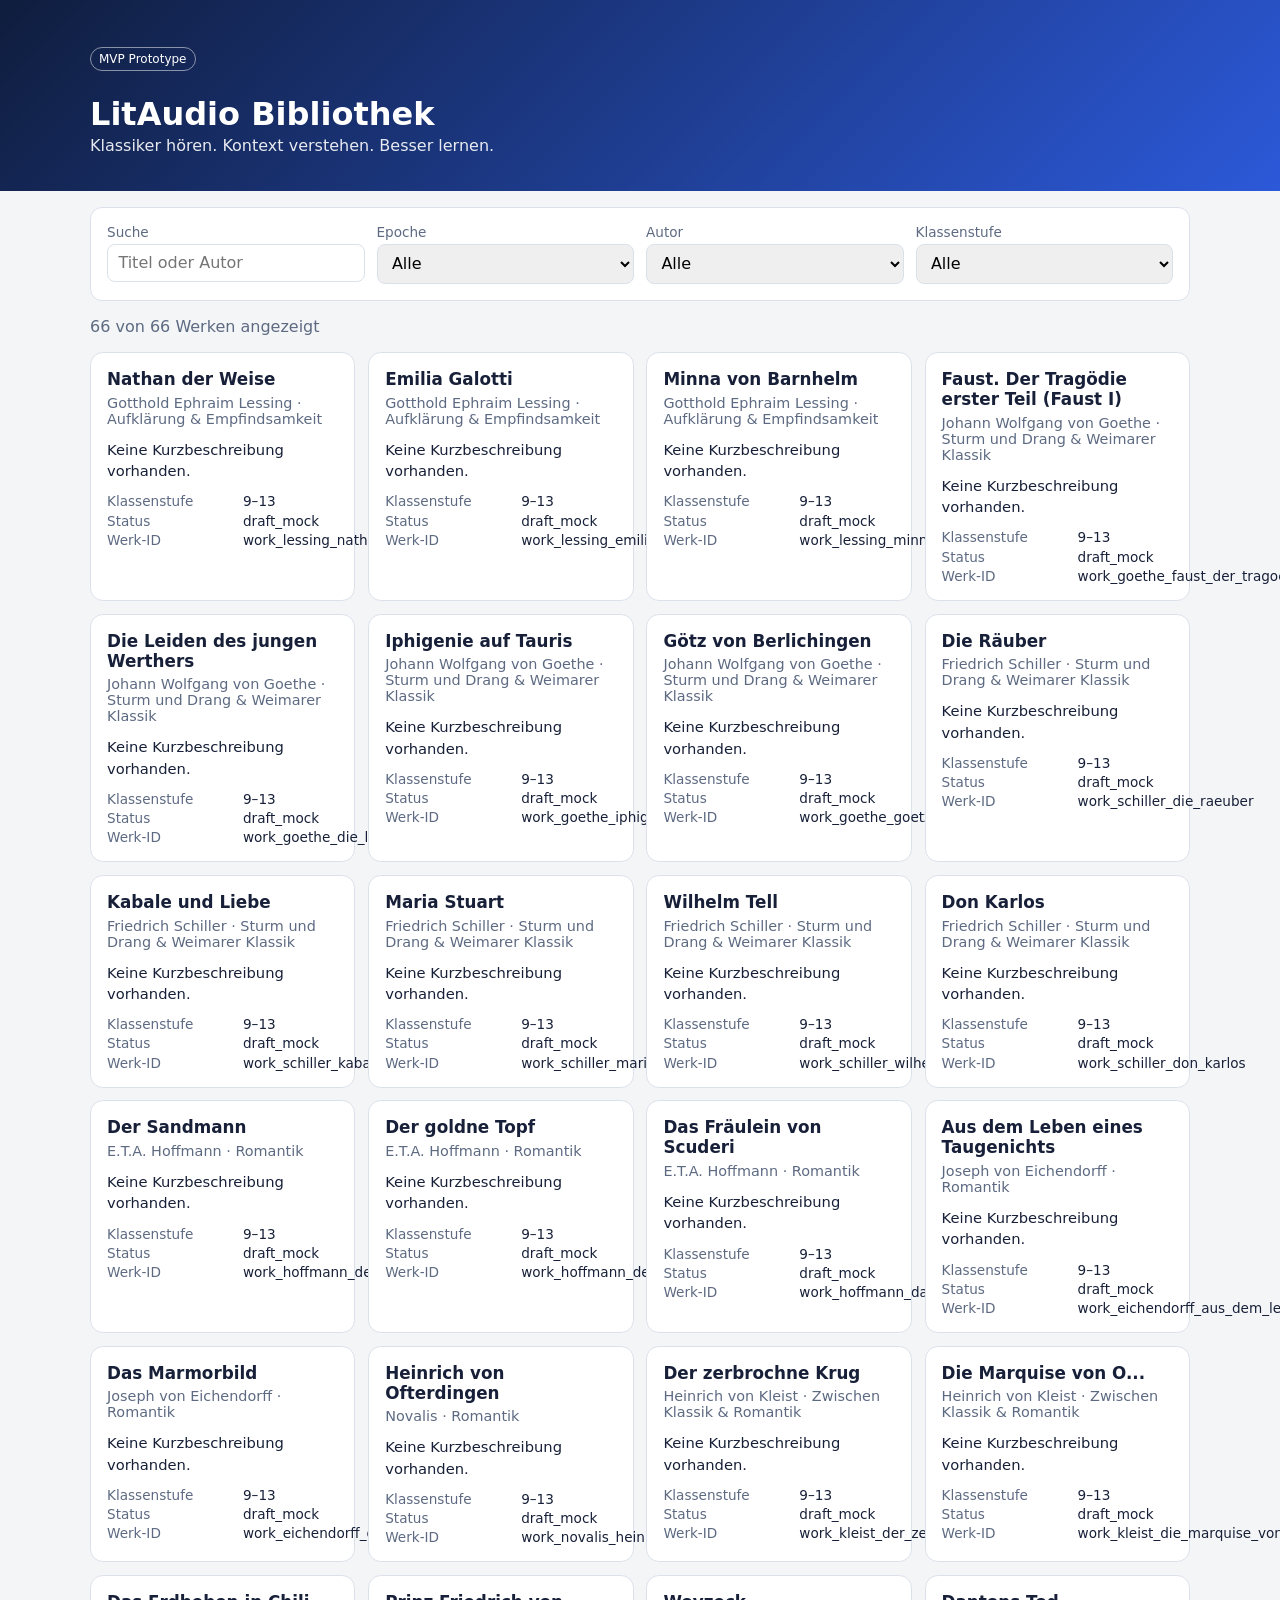
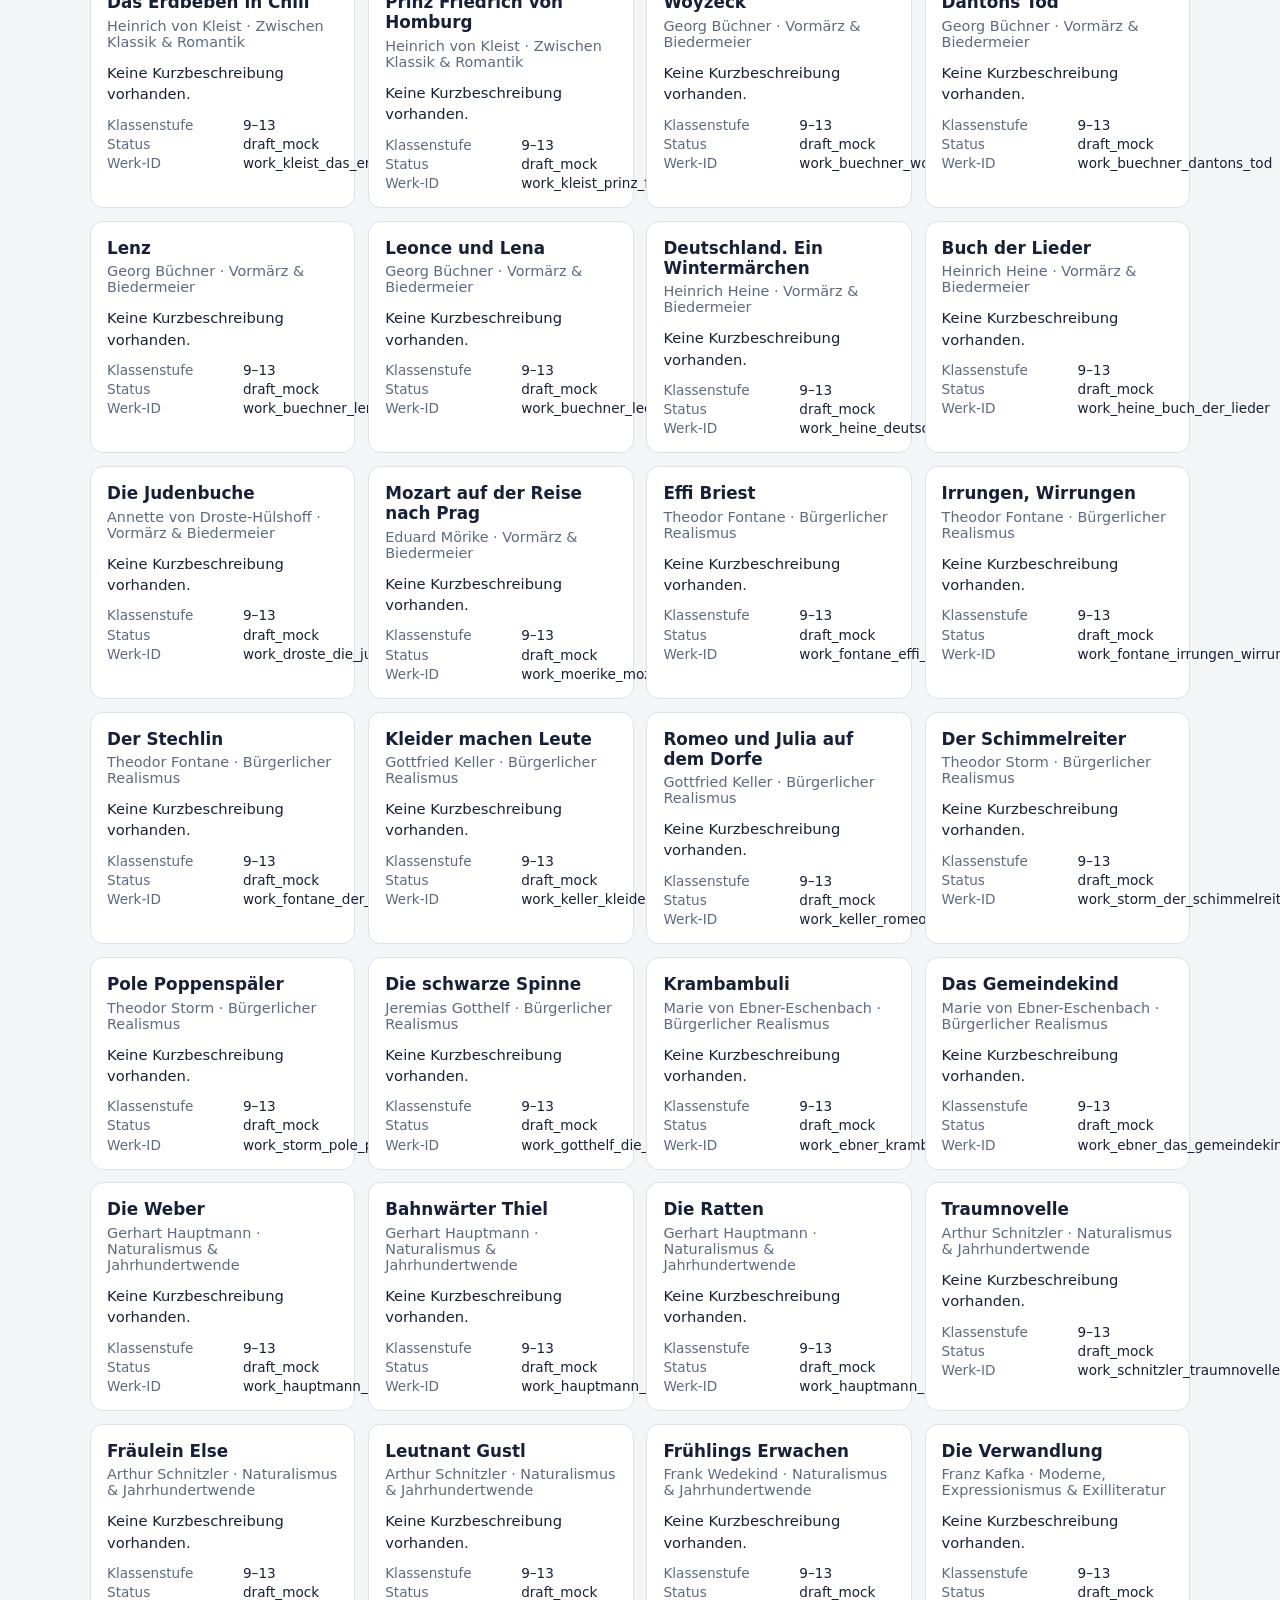
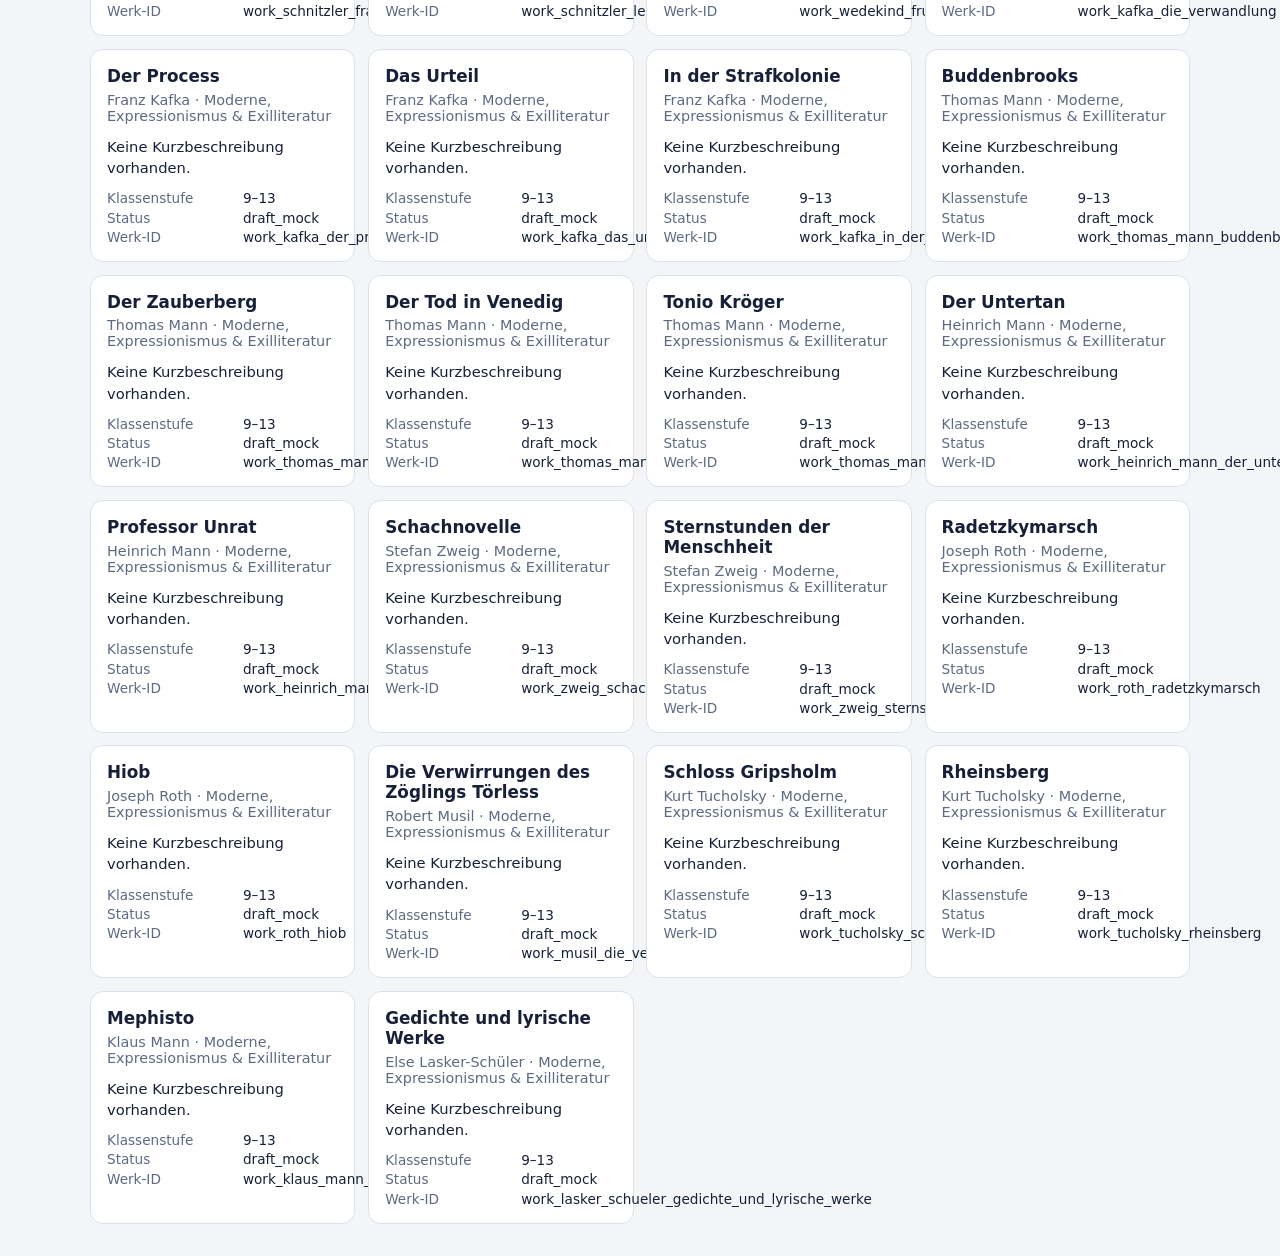
==== index.html @ df20f722 "Set up web-first deployment entrypoint and static host configs" ====
<!doctype html>
<html lang="de">
  <head>
    <meta charset="UTF-8" />
    <meta name="viewport" content="width=device-width, initial-scale=1.0" />
    <title>LitAudio – Web MVP</title>
    <meta
      name="description"
      content="LitAudio Web MVP: Klassiker entdecken, filtern und direkt starten."
    />
    <link rel="stylesheet" href="./web/styles.css" />
  </head>
  <body>
    <header class="hero">
      <div class="container">
        <p class="badge">MVP Prototype</p>
        <h1>LitAudio Bibliothek</h1>
        <p class="subline">Klassiker hören. Kontext verstehen. Besser lernen.</p>
      </div>
    </header>

    <main class="container">
      <section class="controls" aria-label="Filter und Suche">
        <div class="control-group">
          <label for="searchInput">Suche</label>
          <input id="searchInput" type="search" placeholder="Titel oder Autor" />
        </div>

        <div class="control-group">
          <label for="periodSelect">Epoche</label>
          <select id="periodSelect">
            <option value="">Alle</option>
          </select>
        </div>

        <div class="control-group">
          <label for="authorSelect">Autor</label>
          <select id="authorSelect">
            <option value="">Alle</option>
          </select>
        </div>

        <div class="control-group">
          <label for="gradeSelect">Klassenstufe</label>
          <select id="gradeSelect">
            <option value="">Alle</option>
            <option value="9">ab Klasse 9</option>
            <option value="10">ab Klasse 10</option>
            <option value="11">ab Klasse 11</option>
            <option value="12">ab Klasse 12</option>
            <option value="13">ab Klasse 13</option>
          </select>
        </div>
      </section>

      <section class="summary-row">
        <p id="resultSummary">Lade Bibliothek…</p>
      </section>

      <section>
        <ul id="workList" class="work-list" aria-live="polite"></ul>
      </section>
    </main>

    <template id="workCardTemplate">
      <li class="work-card">
        <h2 class="work-title"></h2>
        <p class="meta"></p>
        <p class="synopsis"></p>
        <dl class="details"></dl>
      </li>
    </template>

    <script type="module" src="./web/app.js"></script>
  </body>
</html>
---- web/styles.css ----
:root {
  color-scheme: light;
  --bg: #f4f5f7;
  --card: #ffffff;
  --text: #172038;
  --muted: #5d6a82;
  --border: #dbe1eb;
  --brand: #2c59d9;
}

* { box-sizing: border-box; }

body {
  margin: 0;
  font-family: Inter, system-ui, -apple-system, Segoe UI, Roboto, sans-serif;
  background: var(--bg);
  color: var(--text);
}

.container {
  width: min(1100px, calc(100% - 2rem));
  margin: 0 auto;
}

.hero {
  background: linear-gradient(135deg, #0f1d3d, #2c59d9);
  color: #fff;
  padding: 2.2rem 0;
  margin-bottom: 1rem;
}

.badge {
  display: inline-block;
  font-size: 0.75rem;
  padding: 0.25rem 0.5rem;
  border: 1px solid rgba(255,255,255,.5);
  border-radius: 999px;
}

h1 { margin: 0.75rem 0 0.2rem; }
.subline { margin: 0; opacity: .9; }

.controls {
  display: grid;
  grid-template-columns: repeat(auto-fit, minmax(180px, 1fr));
  gap: 0.75rem;
  background: var(--card);
  border: 1px solid var(--border);
  border-radius: 0.75rem;
  padding: 1rem;
}

.control-group { display: flex; flex-direction: column; gap: 0.25rem; }
label { font-size: .85rem; color: var(--muted); }
input, select {
  border: 1px solid var(--border);
  border-radius: .5rem;
  padding: .55rem .65rem;
  font: inherit;
}

.summary-row { margin: 0.9rem 0; color: var(--muted); }

.work-list {
  list-style: none;
  padding: 0;
  margin: 0 0 2rem;
  display: grid;
  grid-template-columns: repeat(auto-fill, minmax(260px, 1fr));
  gap: 0.8rem;
}

.work-card {
  background: var(--card);
  border: 1px solid var(--border);
  border-radius: 0.8rem;
  padding: 1rem;
}

.work-title { margin: 0 0 0.35rem; font-size: 1.05rem; }
.meta { margin: 0; color: var(--muted); font-size: .9rem; }
.synopsis { margin: .75rem 0; font-size: .92rem; line-height: 1.45; }
.details { margin: 0; display: grid; grid-template-columns: auto 1fr; gap: .2rem .6rem; font-size: .85rem; }

dt { color: var(--muted); }

a { color: var(--brand); }
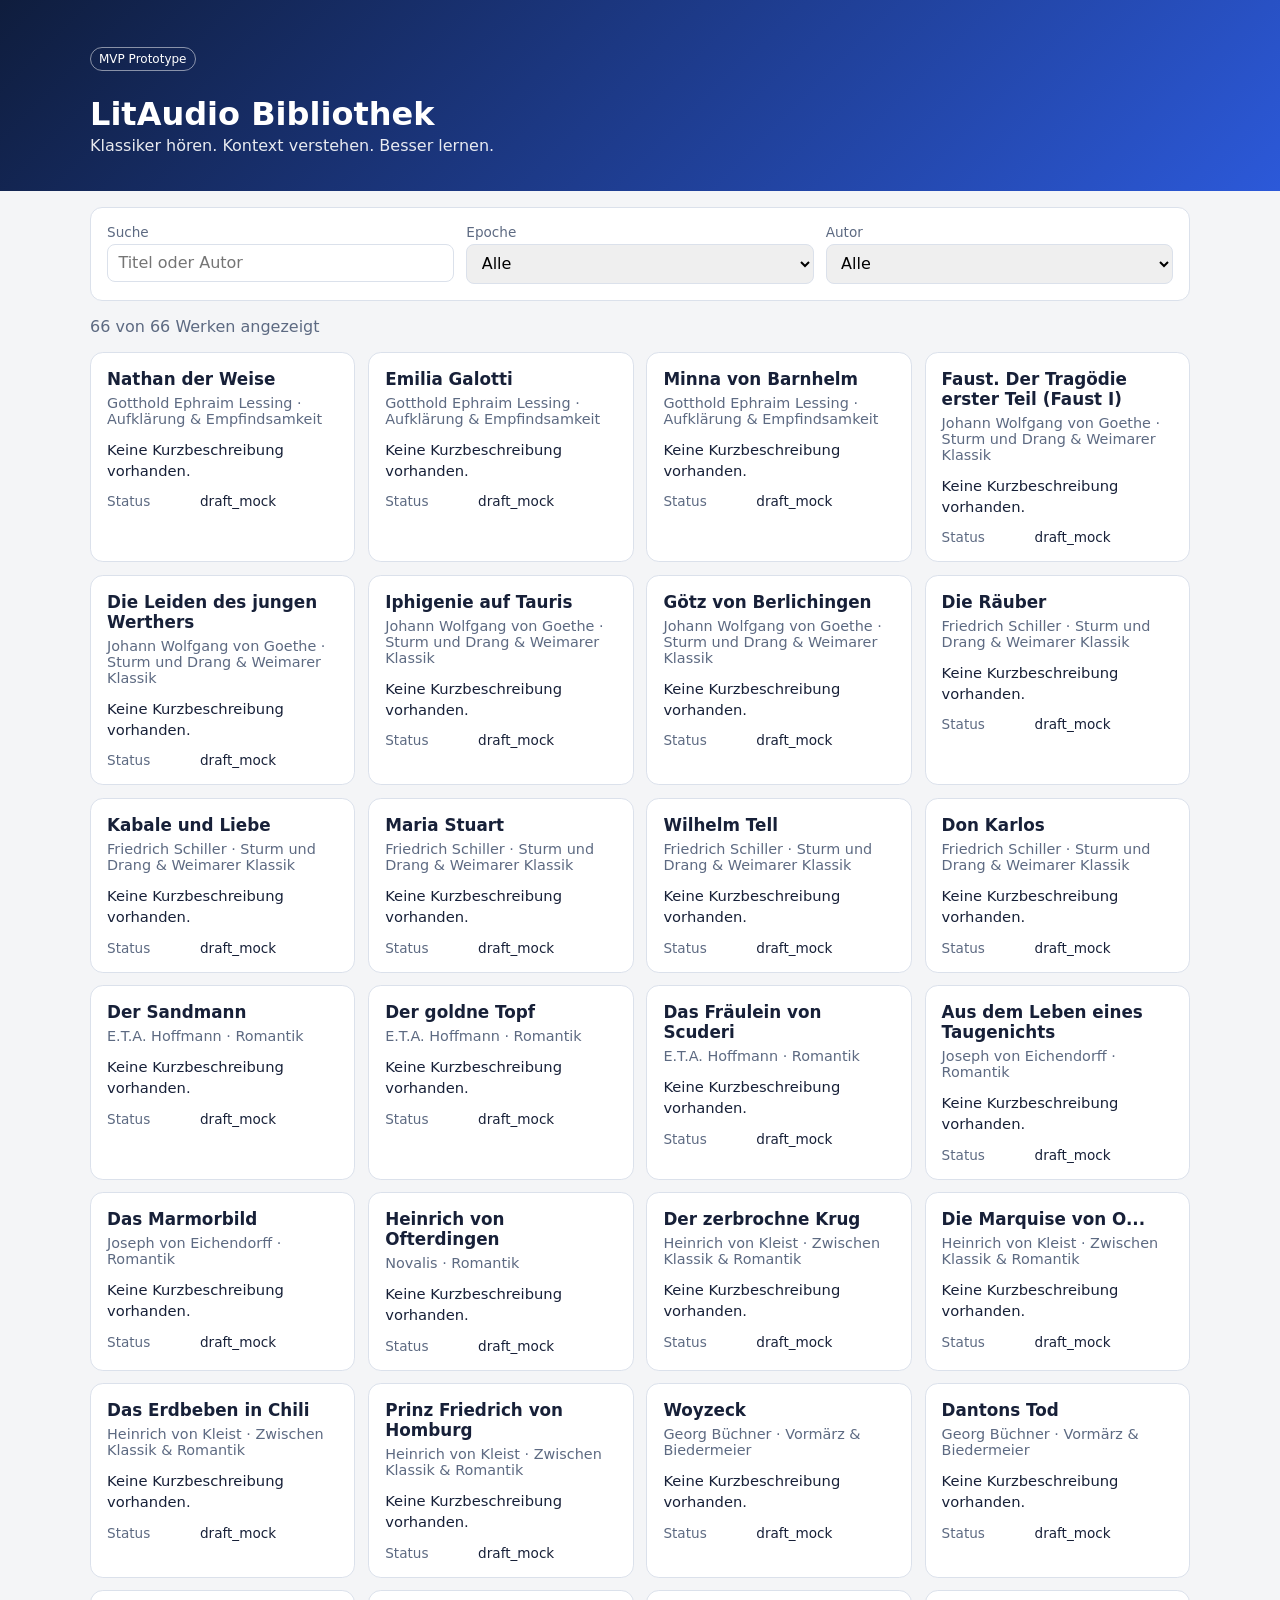
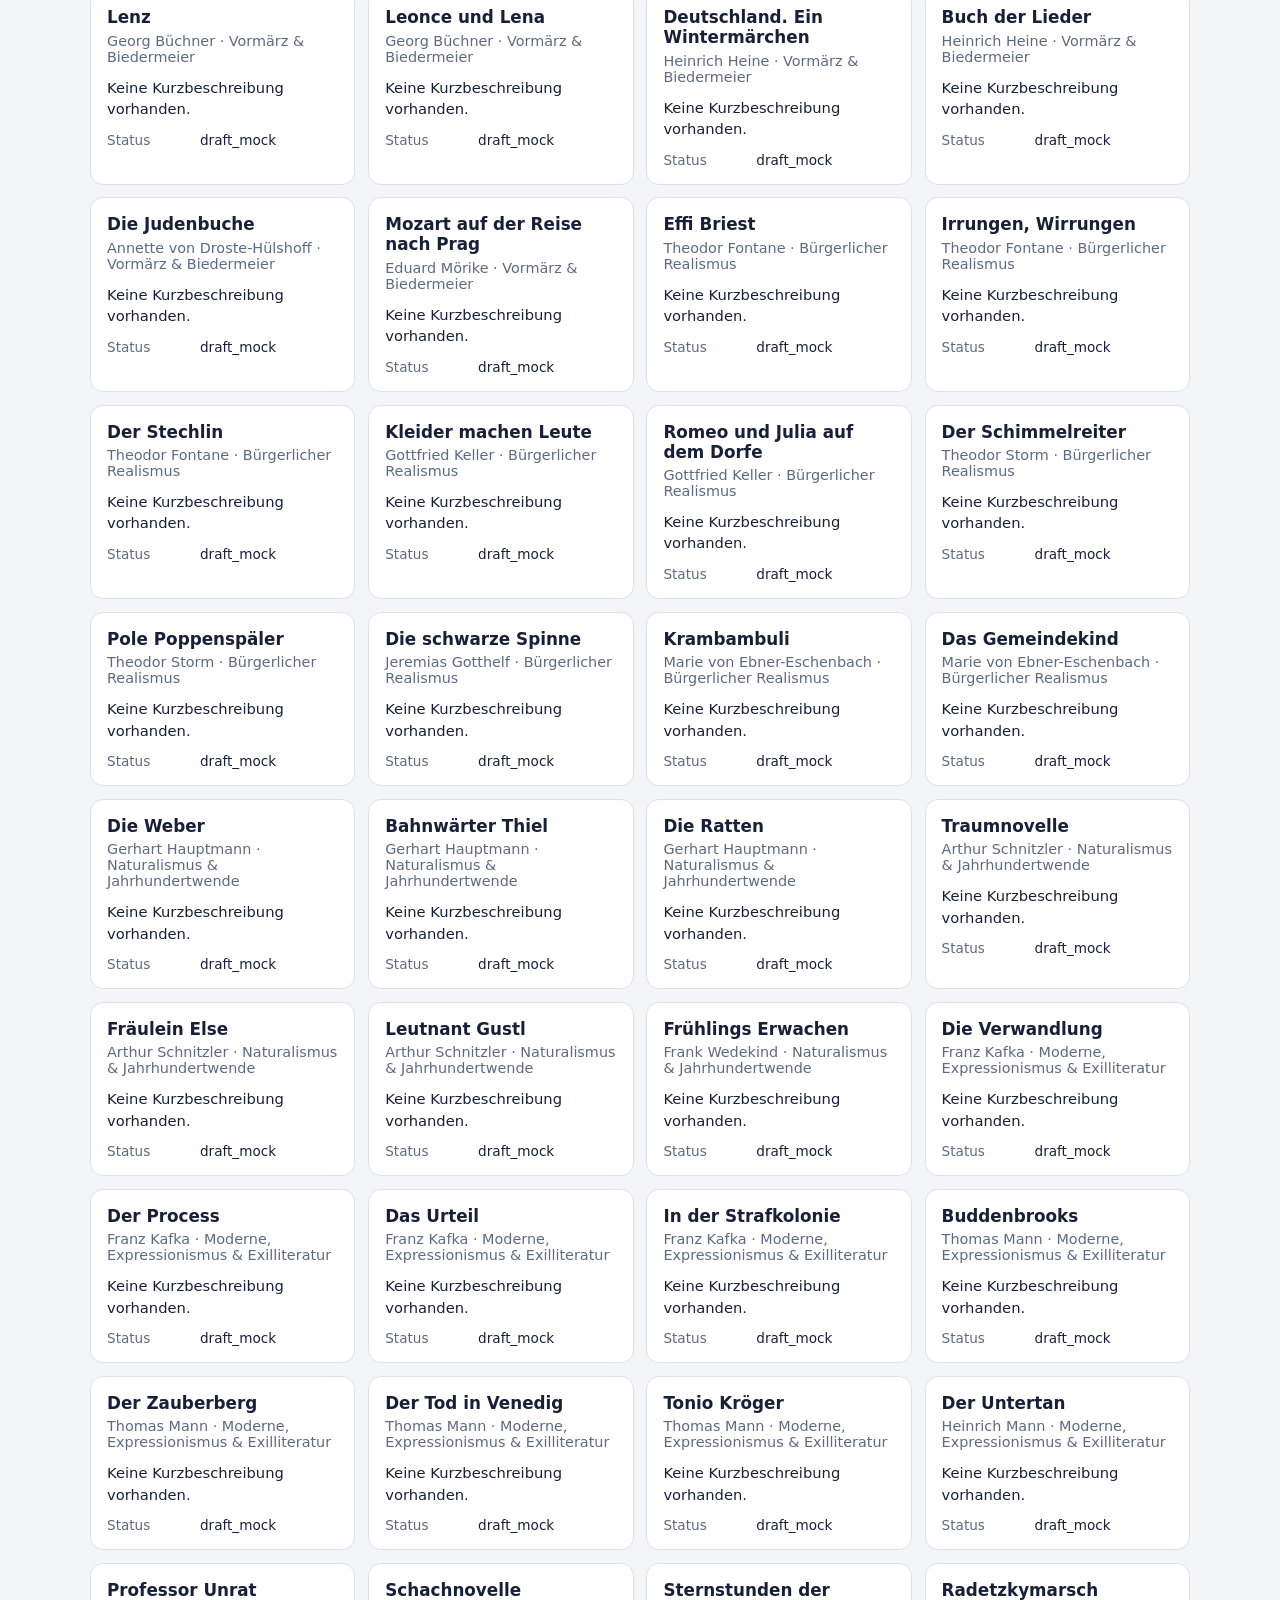
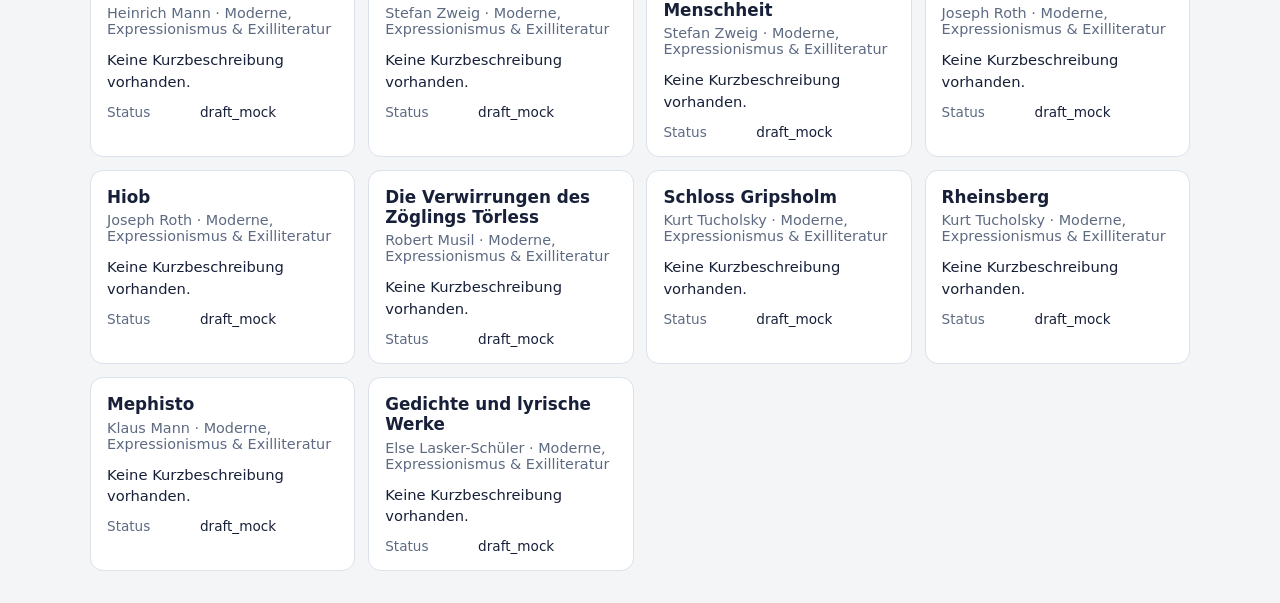
==== commit 9d9257d5: "Remove Werk-ID and Klassenstufe from library UI" ====
--- a/index.html
+++ b/index.html
@@ -40,17 +40,6 @@
           </select>
         </div>
 
-        <div class="control-group">
-          <label for="gradeSelect">Klassenstufe</label>
-          <select id="gradeSelect">
-            <option value="">Alle</option>
-            <option value="9">ab Klasse 9</option>
-            <option value="10">ab Klasse 10</option>
-            <option value="11">ab Klasse 11</option>
-            <option value="12">ab Klasse 12</option>
-            <option value="13">ab Klasse 13</option>
-          </select>
-        </div>
       </section>
 
       <section class="summary-row">
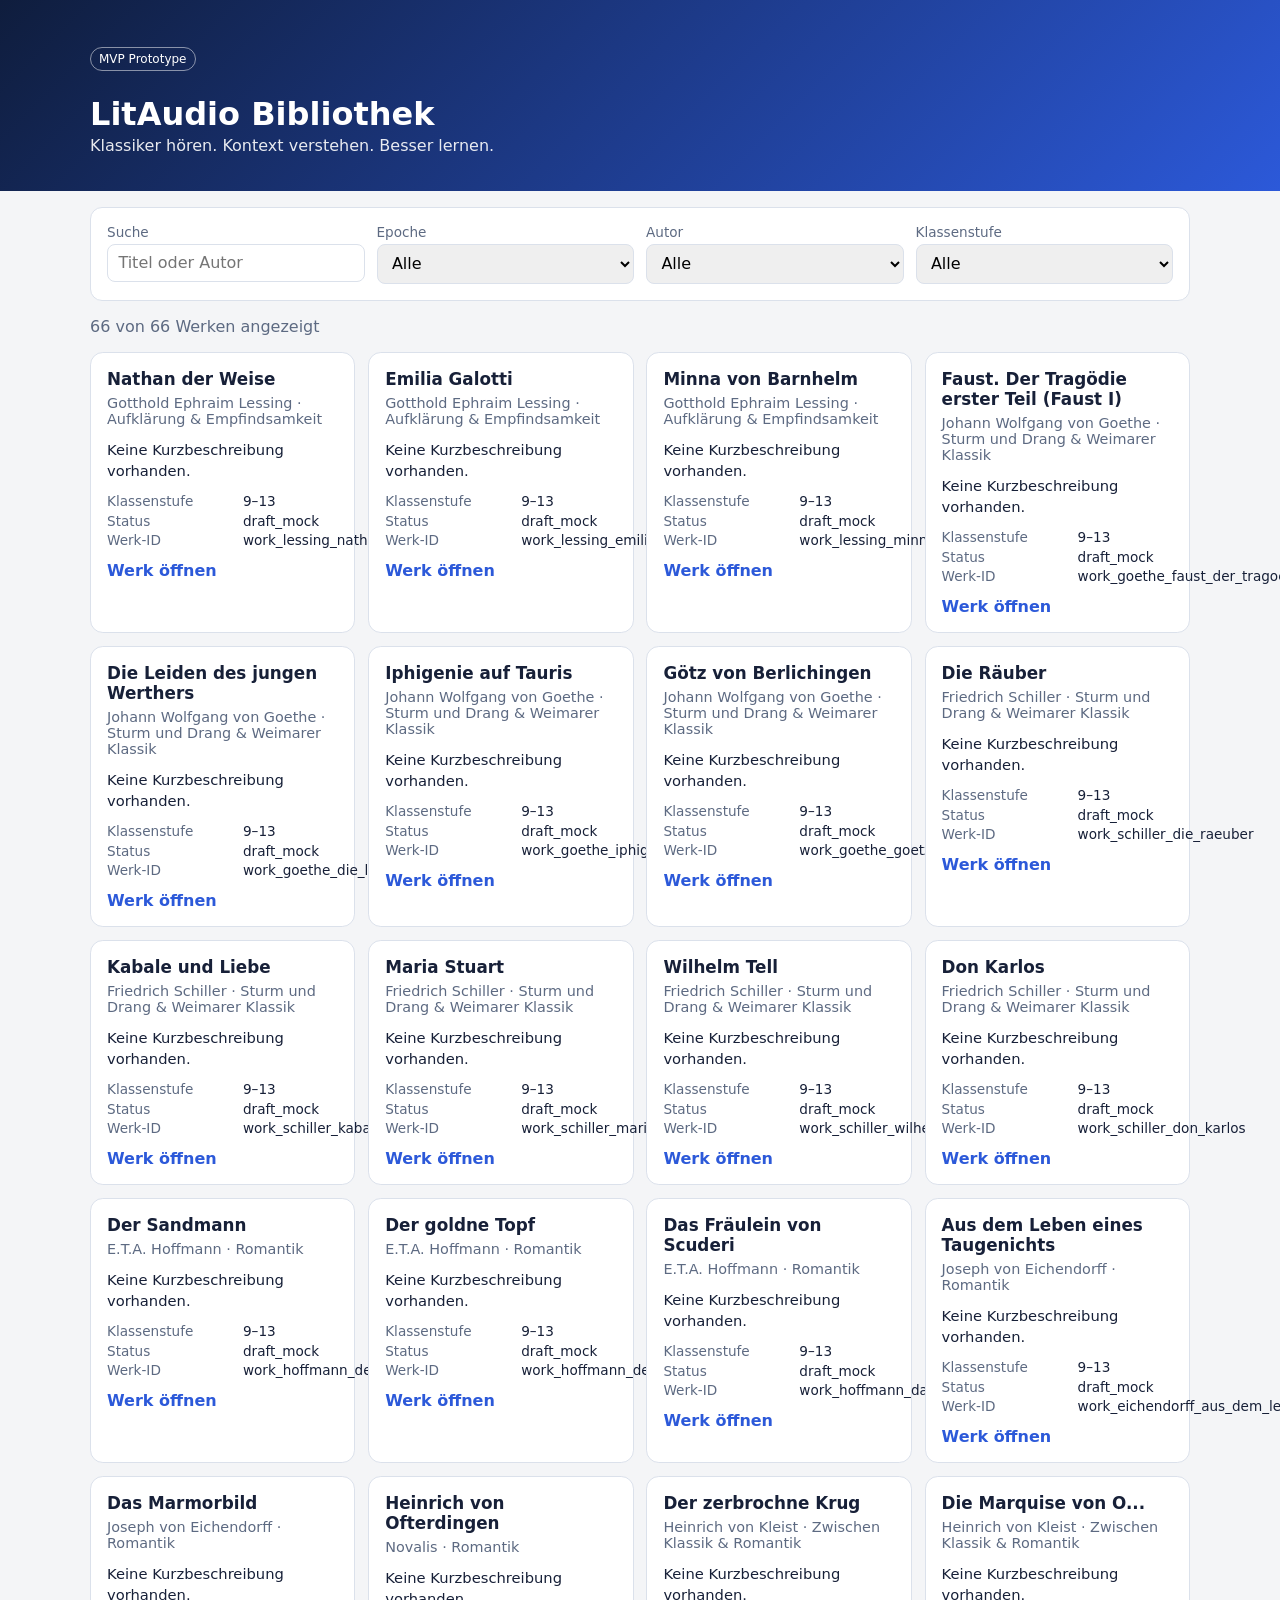
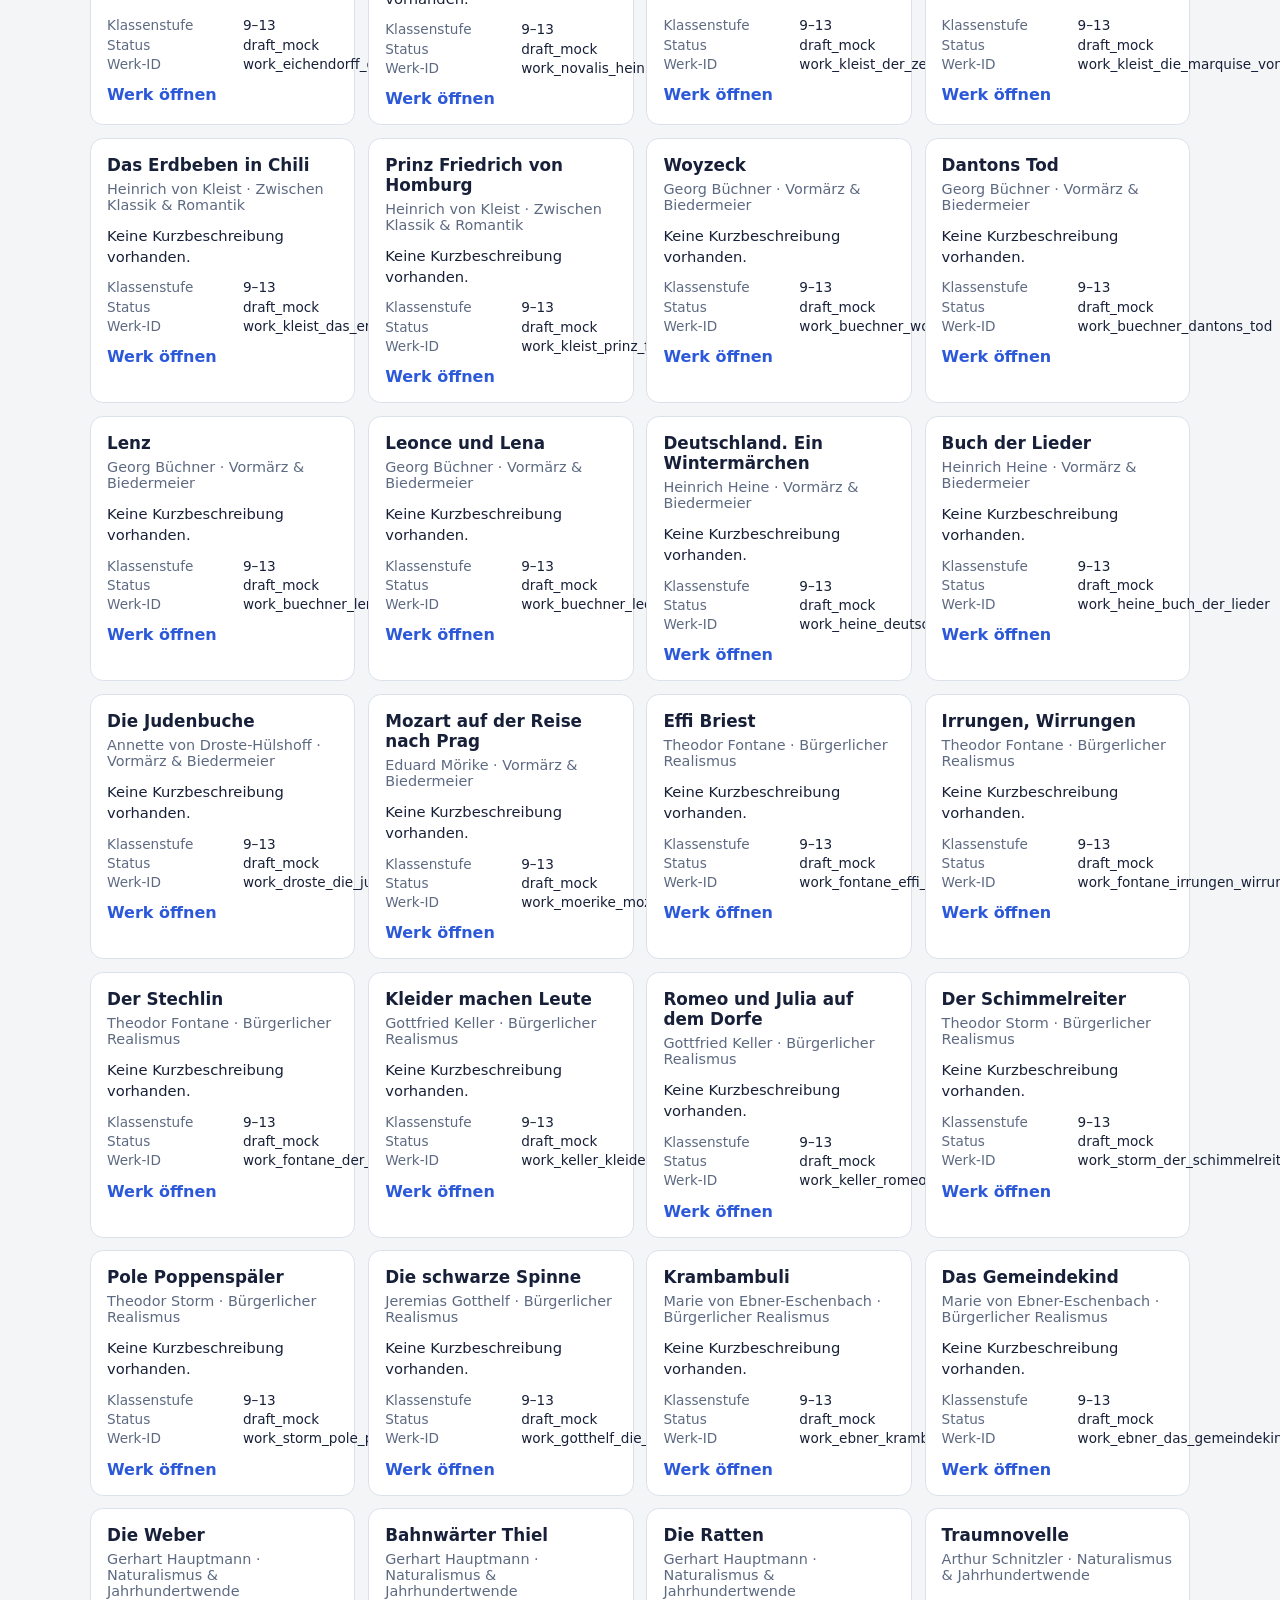
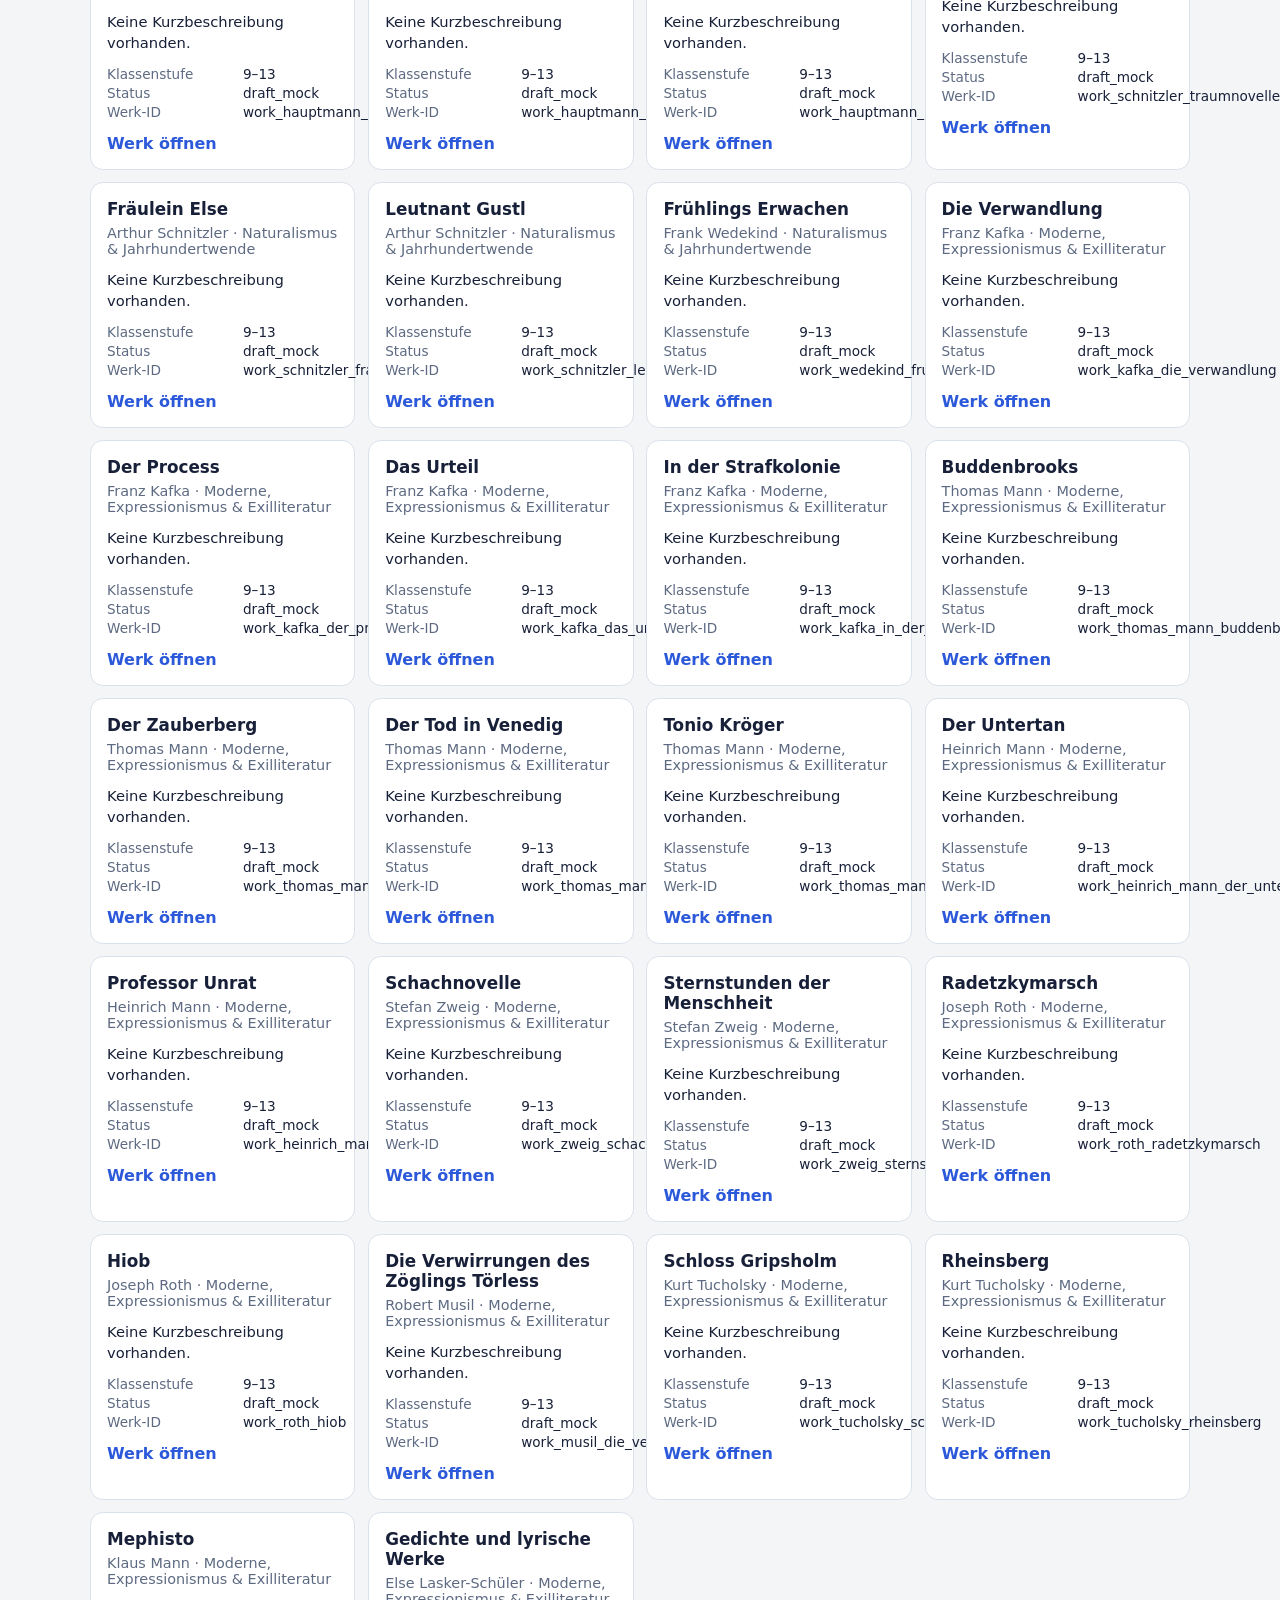
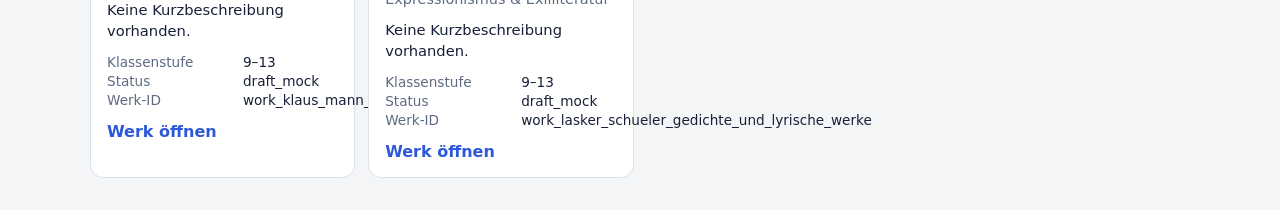
==== commit fff2ed23: "Add audio player page and library work links" ====
--- a/index.html
+++ b/index.html
@@ -40,6 +40,17 @@
           </select>
         </div>
 
+        <div class="control-group">
+          <label for="gradeSelect">Klassenstufe</label>
+          <select id="gradeSelect">
+            <option value="">Alle</option>
+            <option value="9">ab Klasse 9</option>
+            <option value="10">ab Klasse 10</option>
+            <option value="11">ab Klasse 11</option>
+            <option value="12">ab Klasse 12</option>
+            <option value="13">ab Klasse 13</option>
+          </select>
+        </div>
       </section>
 
       <section class="summary-row">
@@ -57,6 +68,7 @@
         <p class="meta"></p>
         <p class="synopsis"></p>
         <dl class="details"></dl>
+        <a class="open-work-link" href="#">Werk öffnen</a>
       </li>
     </template>
 
--- a/web/styles.css
+++ b/web/styles.css
@@ -85,3 +85,30 @@
 dt { color: var(--muted); }
 
 a { color: var(--brand); }
+
+.open-work-link,
+.back-link {
+  display: inline-block;
+  margin-top: 0.85rem;
+  text-decoration: none;
+  font-weight: 600;
+}
+
+.player-shell {
+  background: var(--card);
+  border: 1px solid var(--border);
+  border-radius: 0.8rem;
+  padding: 1rem;
+  margin-bottom: 2rem;
+}
+
+.audio-player {
+  width: 100%;
+  margin-top: 1rem;
+}
+
+.player-note {
+  margin-top: 0.75rem;
+  color: var(--muted);
+  font-size: 0.9rem;
+}
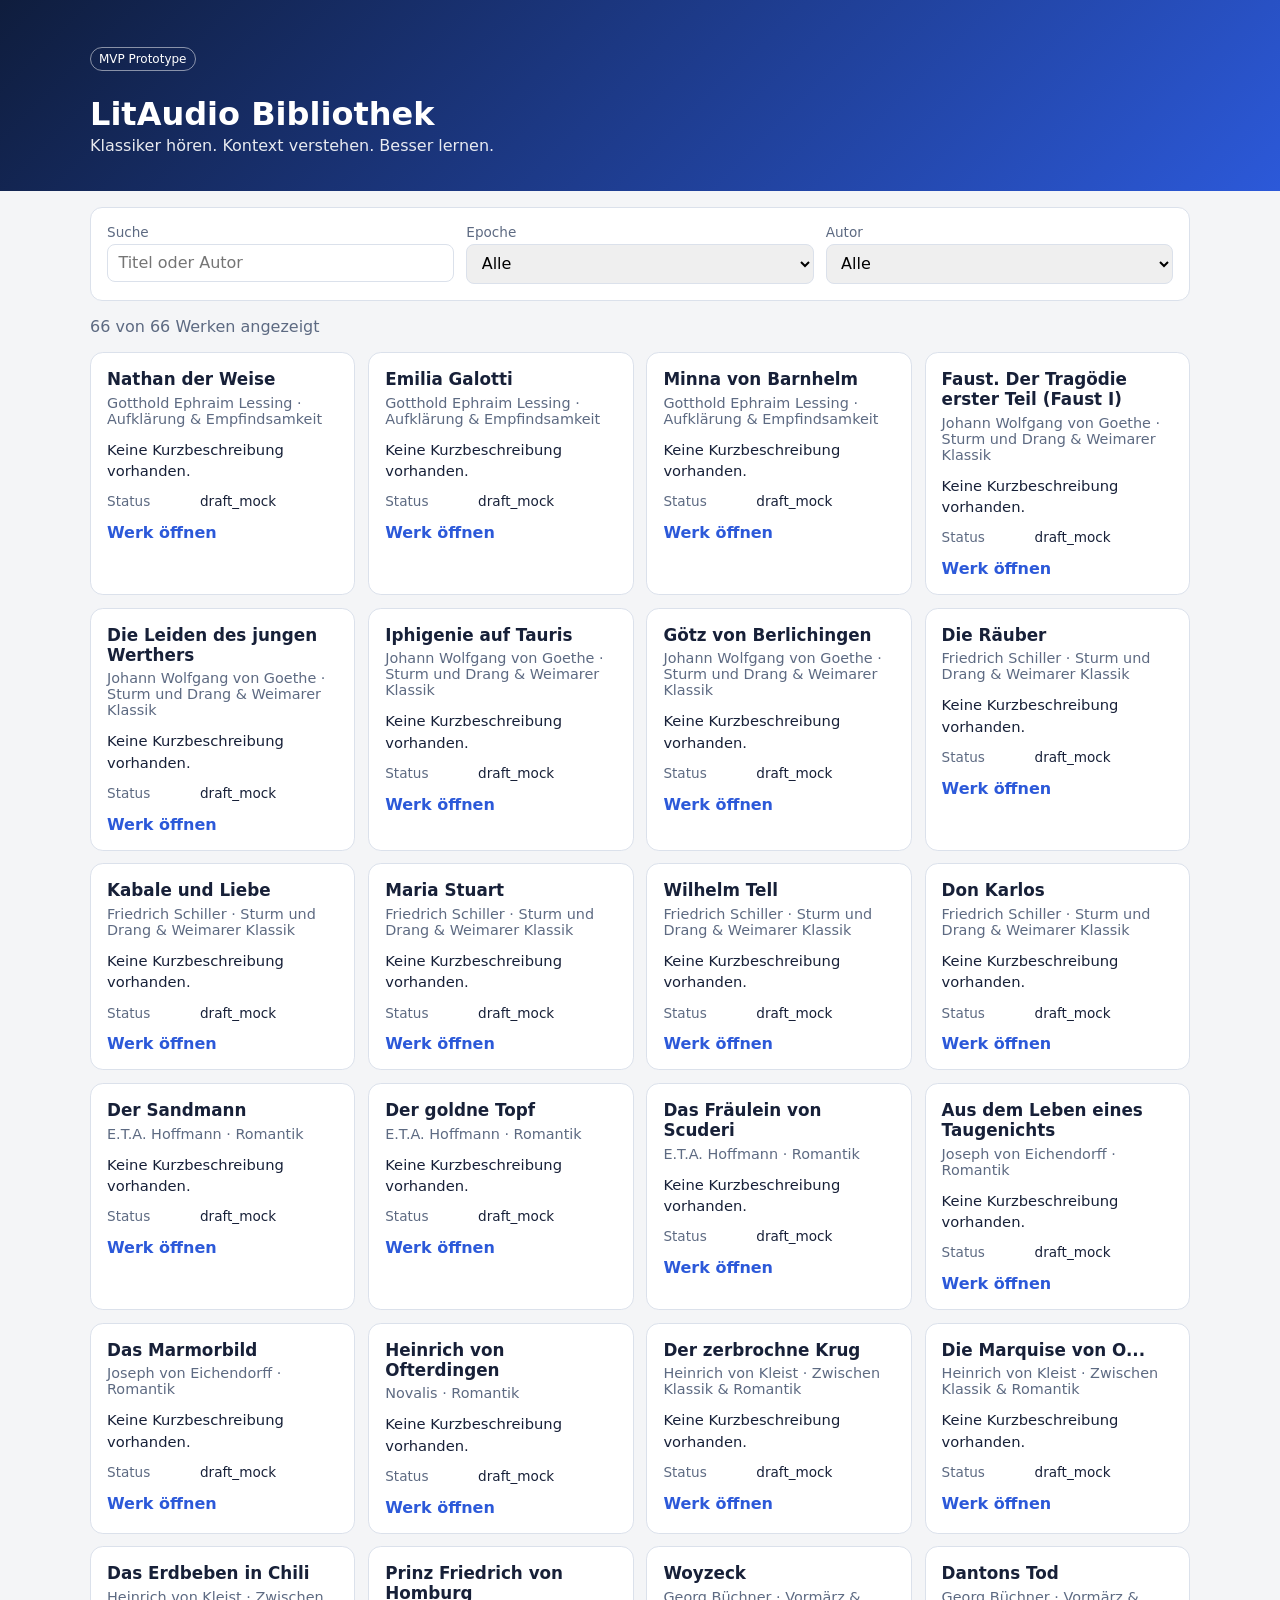
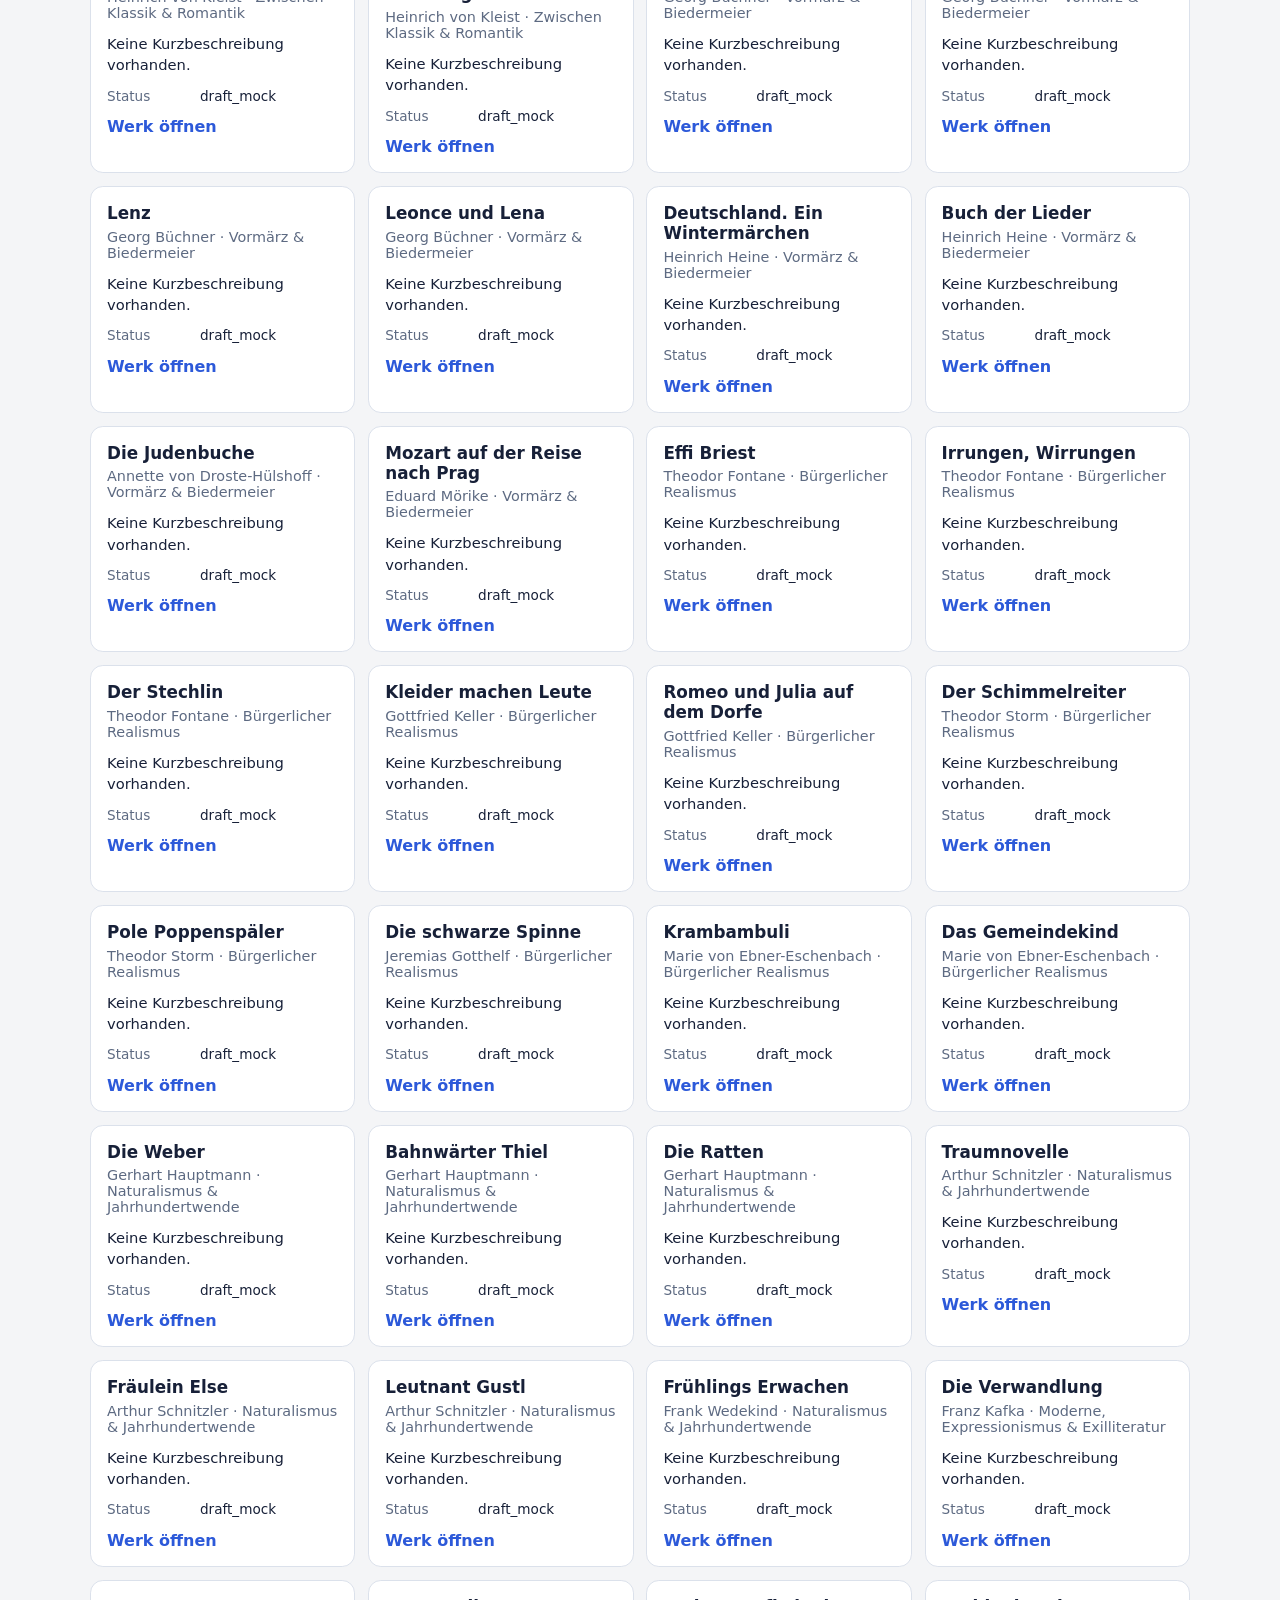
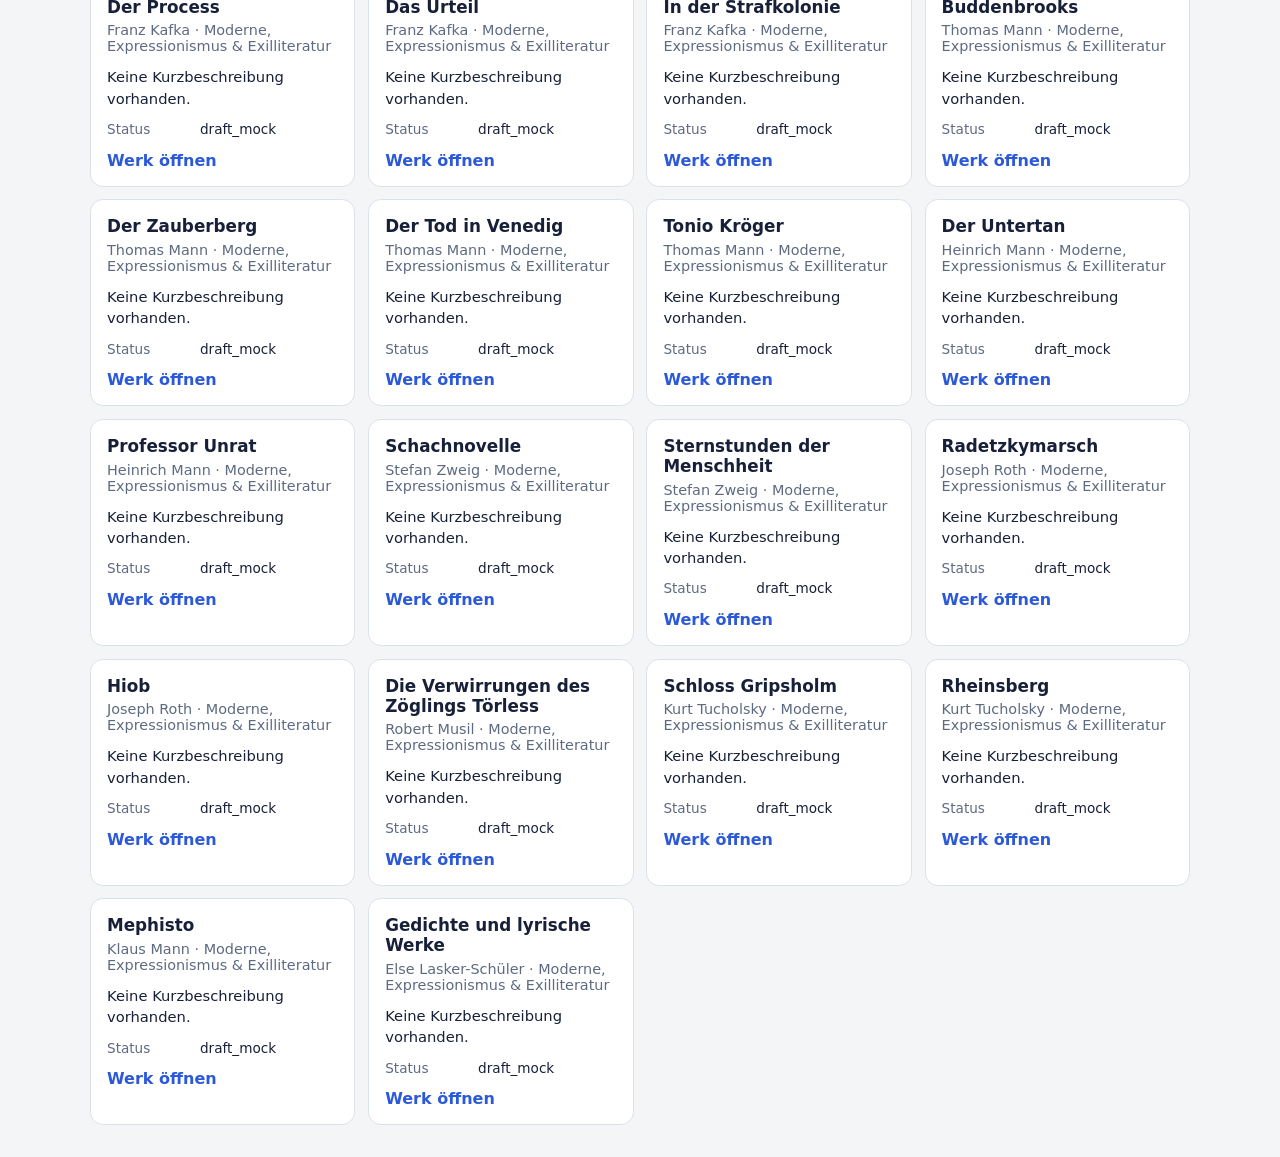
==== commit b778c493: "Merge pull request #7 from Dami-Senpaiii/codex/create-audio-player-page-for-library Add audio player" ====
--- a/index.html
+++ b/index.html
@@ -40,17 +40,6 @@
           </select>
         </div>
 
-        <div class="control-group">
-          <label for="gradeSelect">Klassenstufe</label>
-          <select id="gradeSelect">
-            <option value="">Alle</option>
-            <option value="9">ab Klasse 9</option>
-            <option value="10">ab Klasse 10</option>
-            <option value="11">ab Klasse 11</option>
-            <option value="12">ab Klasse 12</option>
-            <option value="13">ab Klasse 13</option>
-          </select>
-        </div>
       </section>
 
       <section class="summary-row">
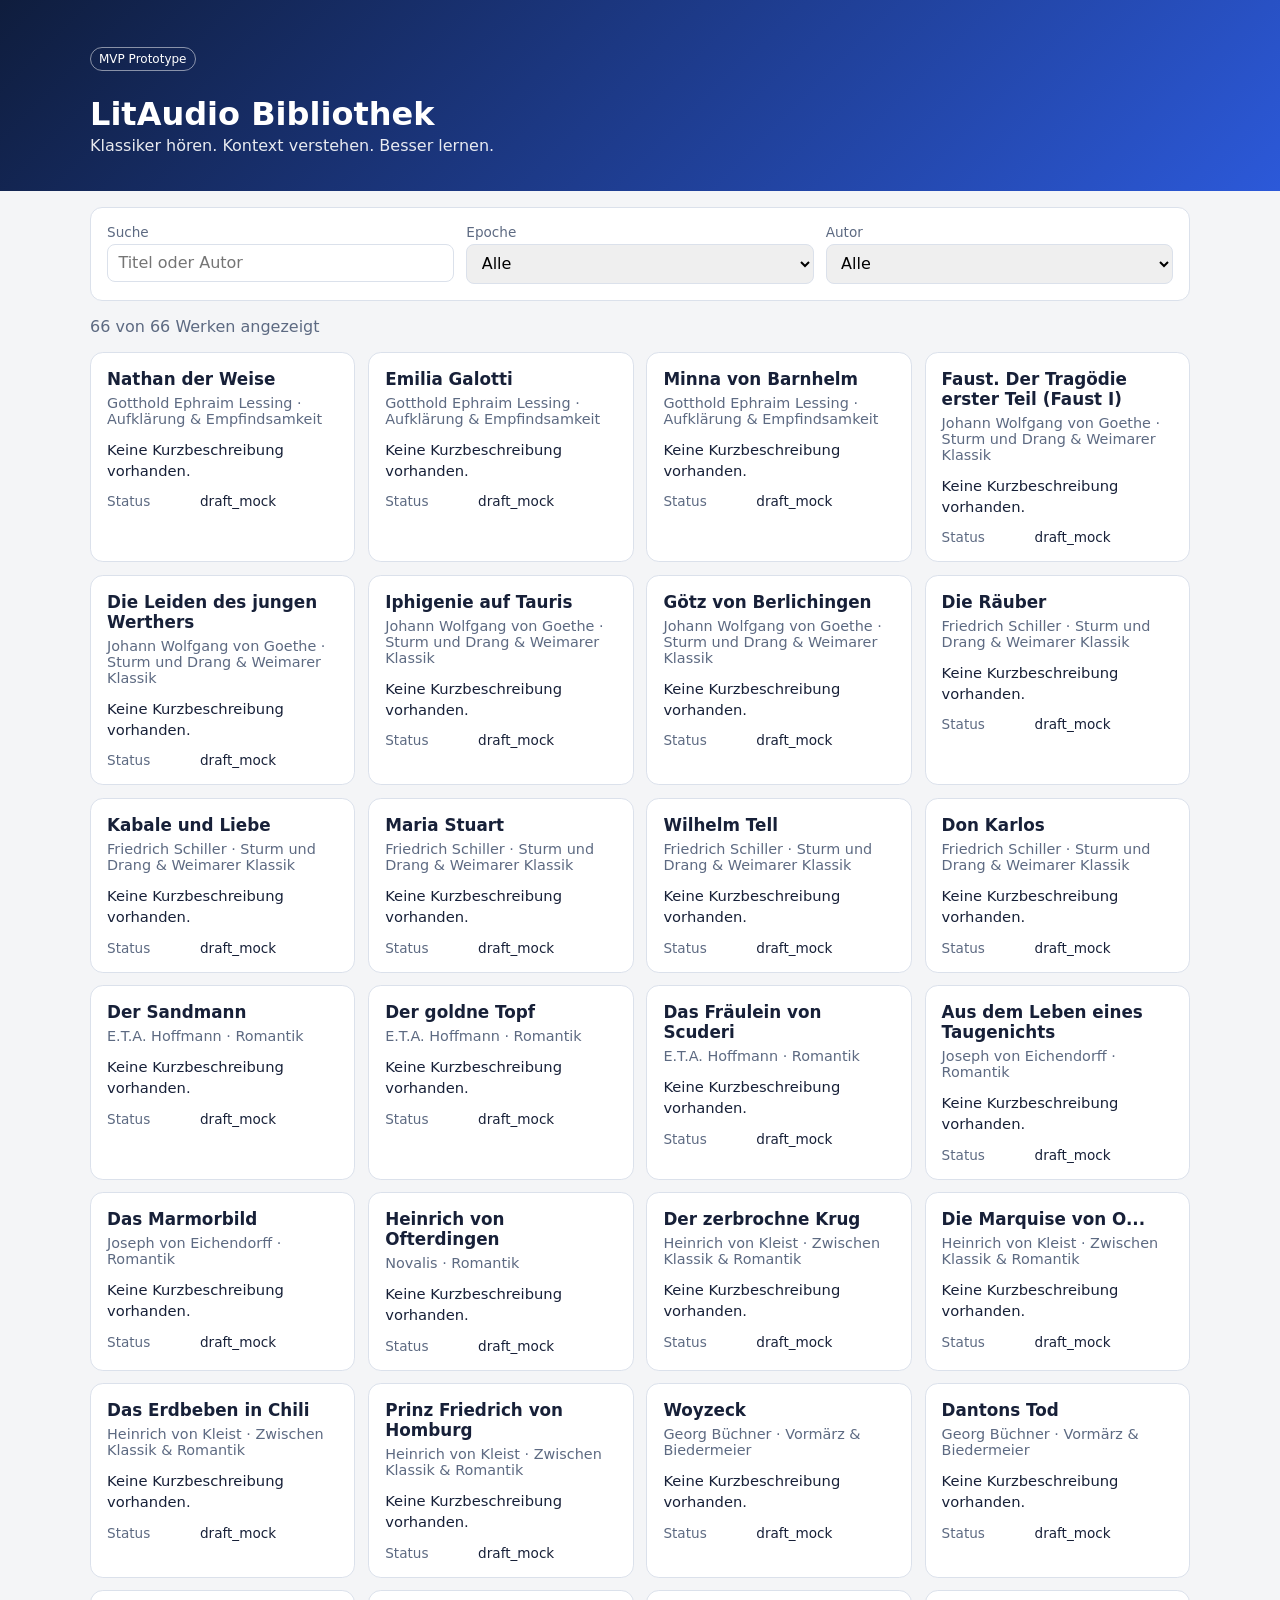
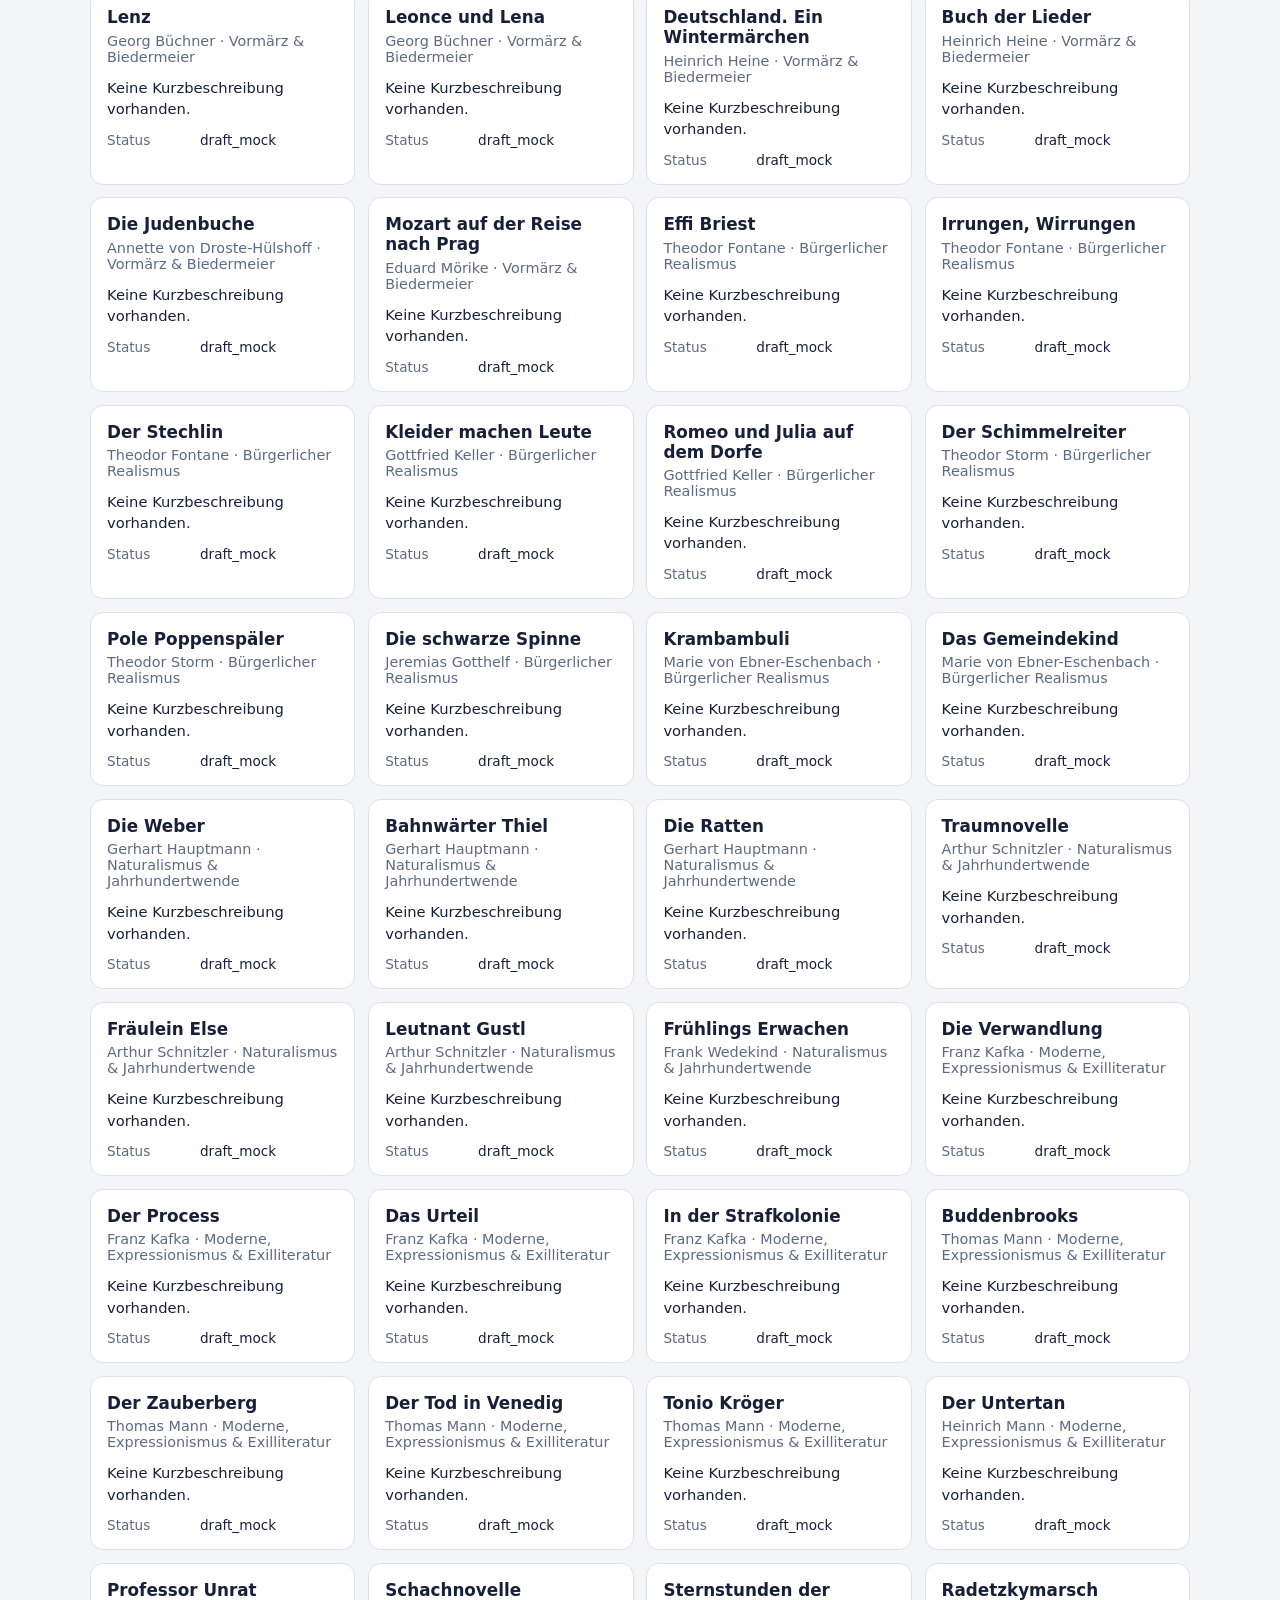
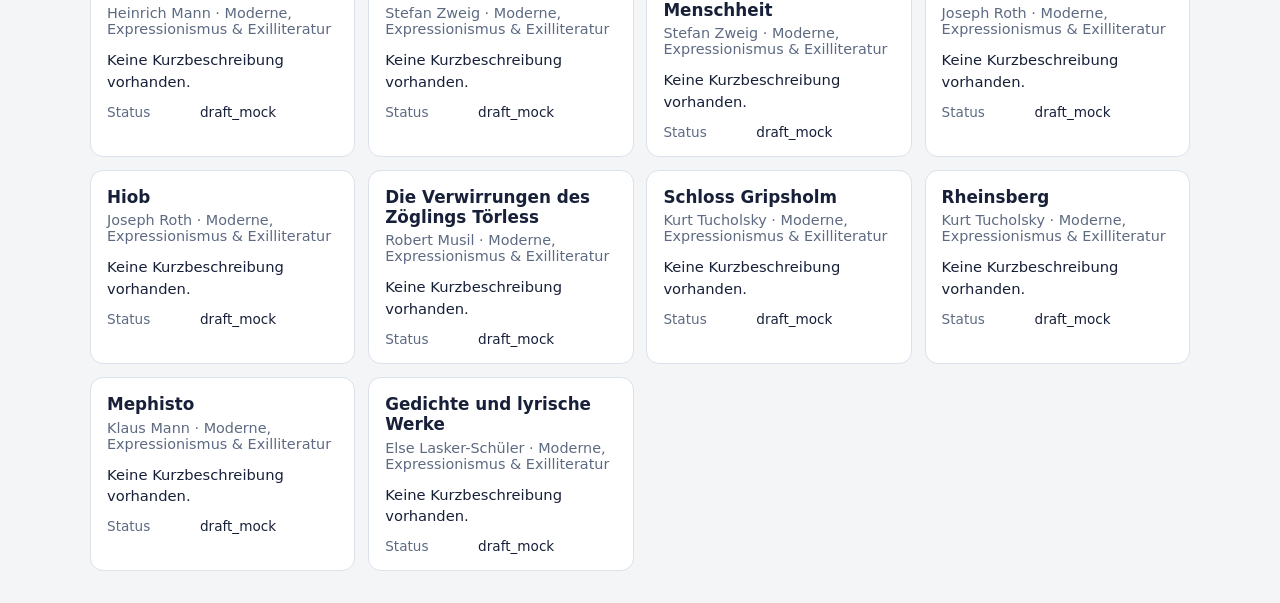
==== commit 5facd10a: "Make work cards fully clickable and remove open button" ====
--- a/index.html
+++ b/index.html
@@ -57,7 +57,6 @@
         <p class="meta"></p>
         <p class="synopsis"></p>
         <dl class="details"></dl>
-        <a class="open-work-link" href="#">Werk öffnen</a>
       </li>
     </template>
 
--- a/web/styles.css
+++ b/web/styles.css
@@ -86,12 +86,27 @@
 
 a { color: var(--brand); }
 
-.open-work-link,
 .back-link {
   display: inline-block;
   margin-top: 0.85rem;
   text-decoration: none;
   font-weight: 600;
+}
+
+.clickable-card {
+  cursor: pointer;
+  transition: transform 0.15s ease, box-shadow 0.15s ease, border-color 0.15s ease;
+}
+
+.clickable-card:hover {
+  transform: translateY(-2px);
+  border-color: #b7c4e8;
+  box-shadow: 0 10px 24px rgba(23, 32, 56, 0.08);
+}
+
+.clickable-card:focus-visible {
+  outline: 3px solid rgba(44, 89, 217, 0.35);
+  outline-offset: 2px;
 }
 
 .player-shell {
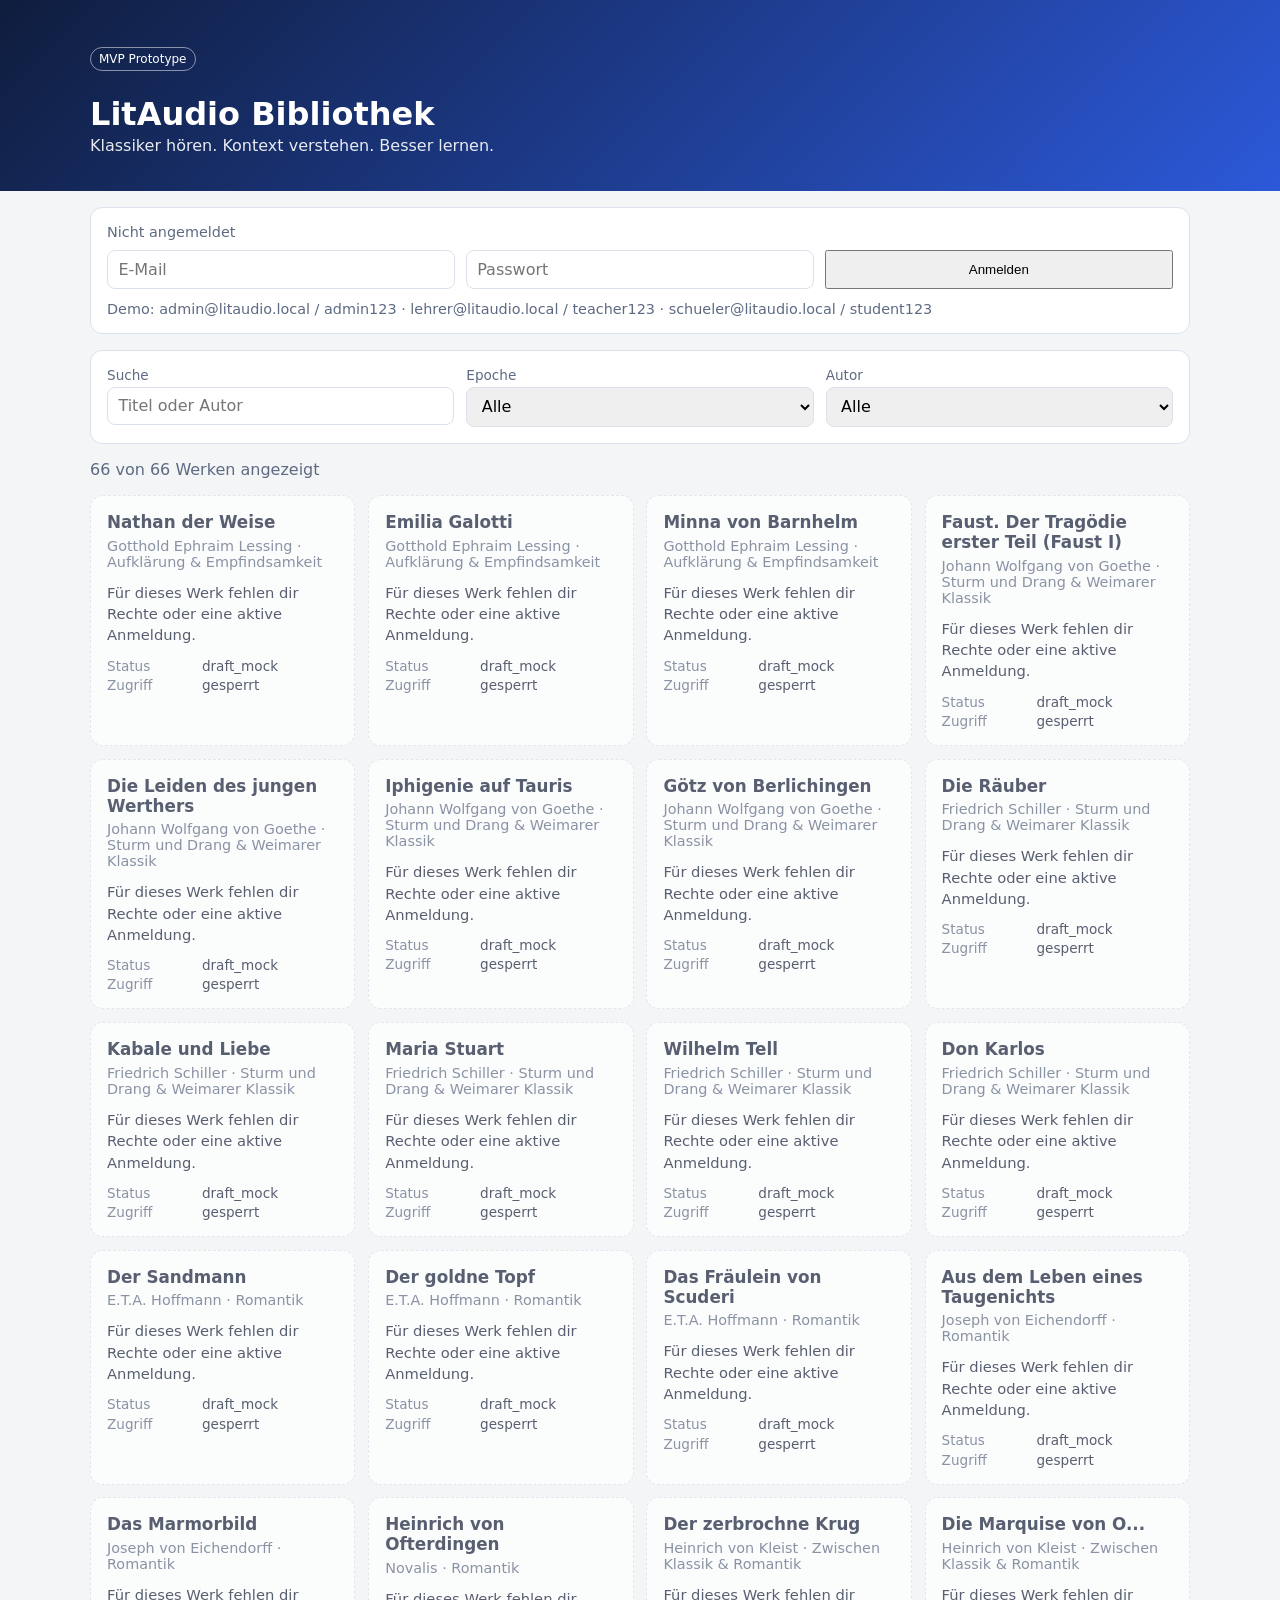
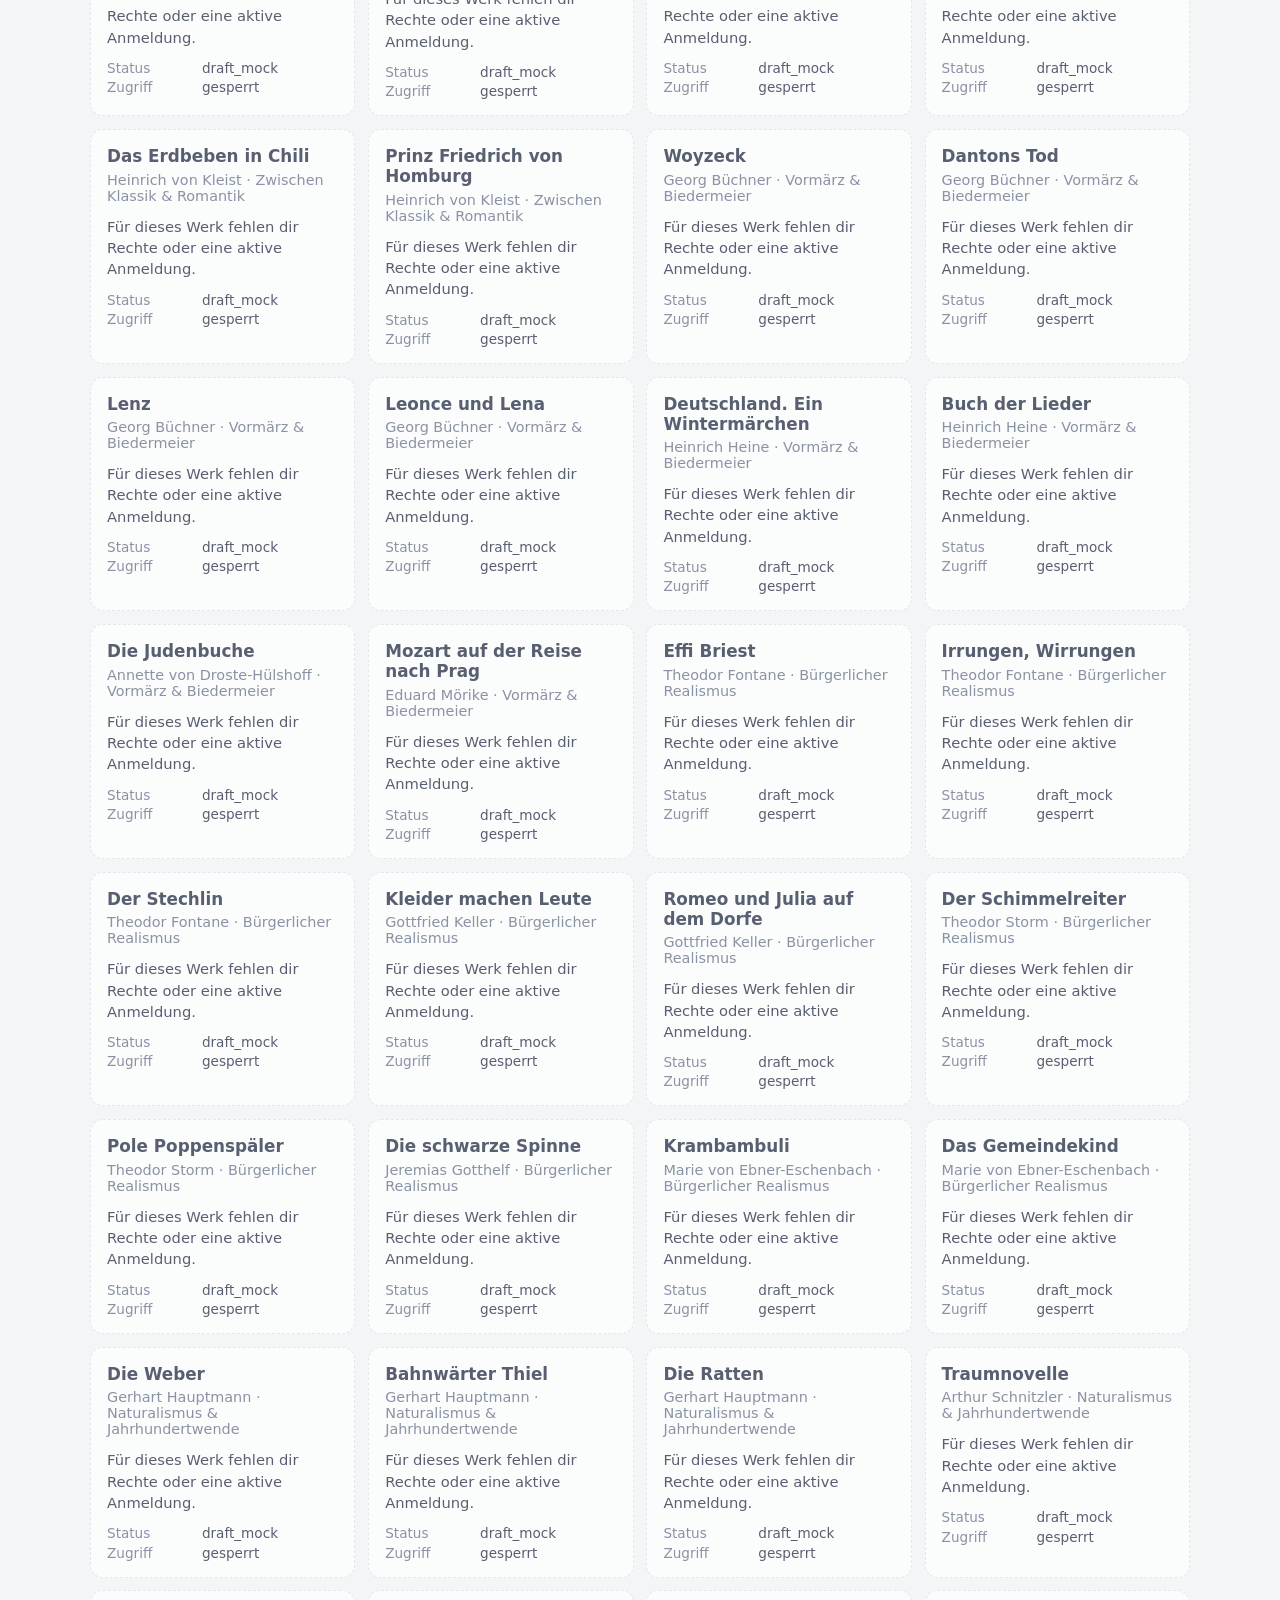
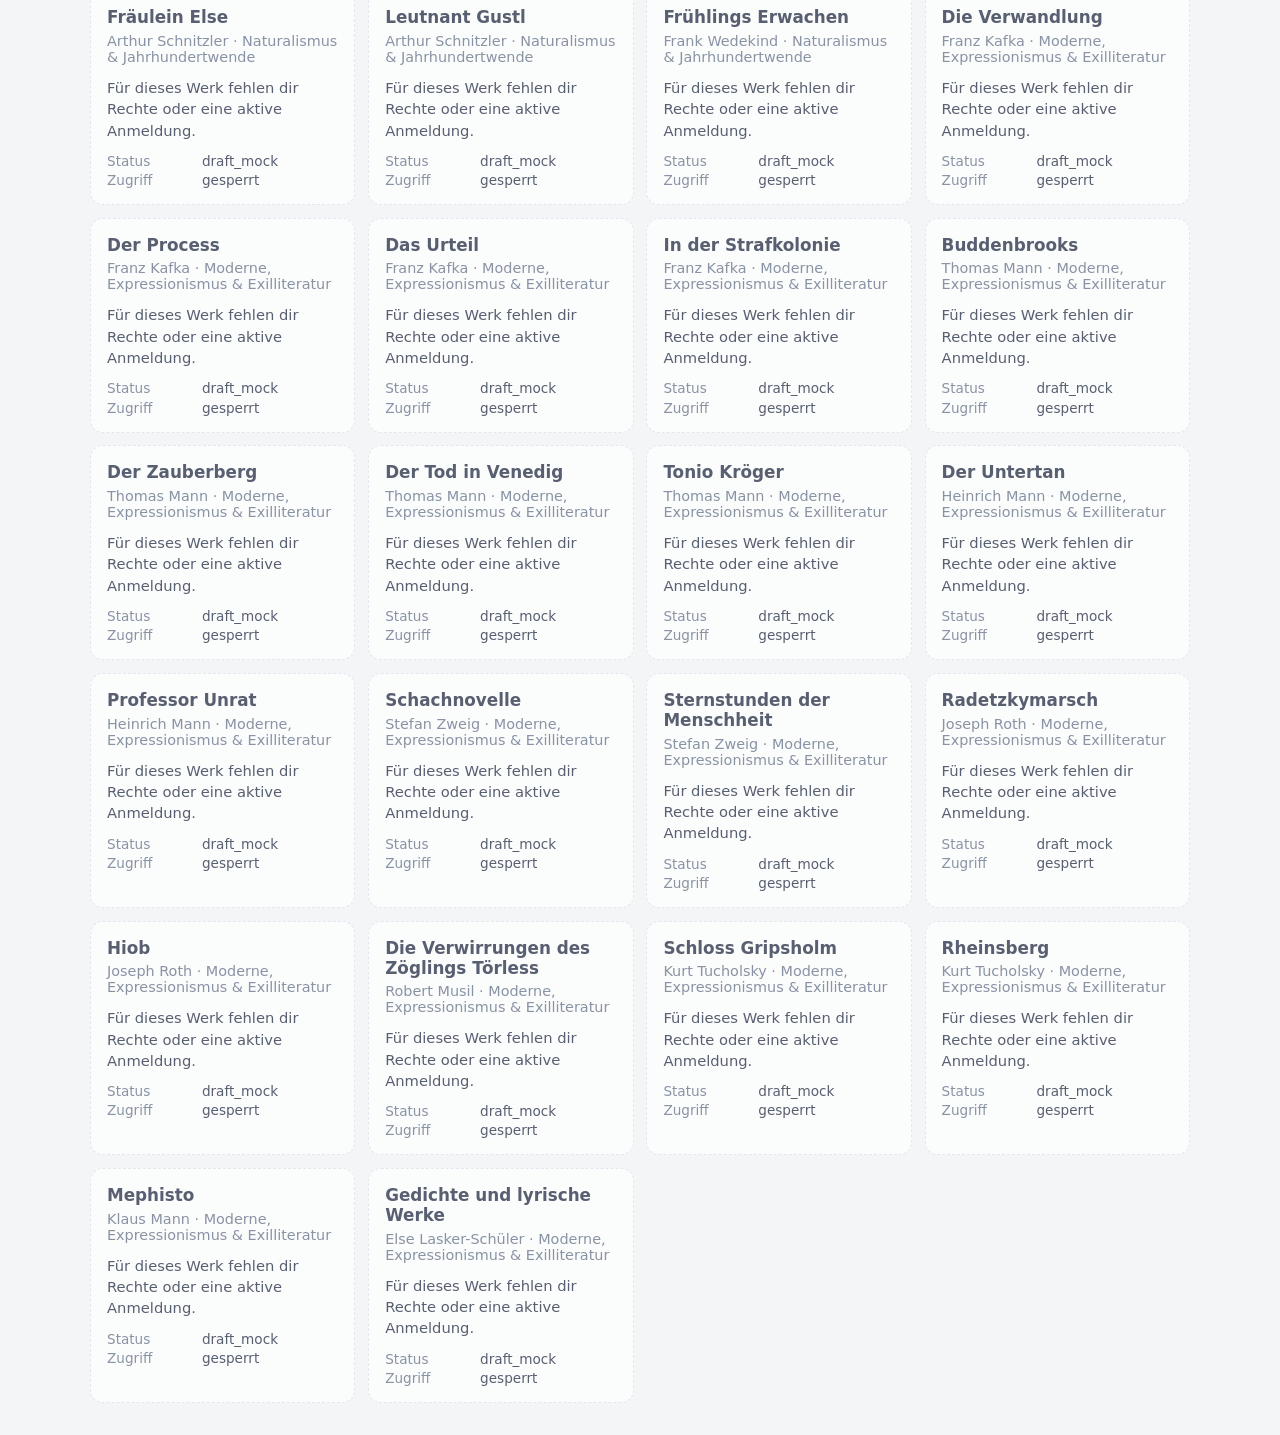
==== commit 94b0d72b: "Implementiere Authentifizierung, Rollenrechte und Admin-Oberfläche" ====
--- a/index.html
+++ b/index.html
@@ -4,10 +4,6 @@
     <meta charset="UTF-8" />
     <meta name="viewport" content="width=device-width, initial-scale=1.0" />
     <title>LitAudio – Web MVP</title>
-    <meta
-      name="description"
-      content="LitAudio Web MVP: Klassiker entdecken, filtern und direkt starten."
-    />
     <link rel="stylesheet" href="./web/styles.css" />
   </head>
   <body>
@@ -20,6 +16,21 @@
     </header>
 
     <main class="container">
+      <section class="auth-shell" aria-label="Login und Session">
+        <p id="authStatus" class="meta">Nicht angemeldet</p>
+        <form id="authForm" class="auth-form-grid">
+          <input id="loginEmail" type="email" placeholder="E-Mail" required />
+          <input id="loginPassword" type="password" placeholder="Passwort" required />
+          <button type="submit">Anmelden</button>
+        </form>
+        <div class="auth-actions">
+          <button id="logoutButton" type="button" hidden>Abmelden</button>
+          <a id="adminLink" href="./web/admin.html" hidden>Admin öffnen</a>
+        </div>
+        <p id="authMessage" class="meta"></p>
+        <p class="meta">Demo: admin@litaudio.local / admin123 · lehrer@litaudio.local / teacher123 · schueler@litaudio.local / student123</p>
+      </section>
+
       <section class="controls" aria-label="Filter und Suche">
         <div class="control-group">
           <label for="searchInput">Suche</label>
@@ -39,7 +50,6 @@
             <option value="">Alle</option>
           </select>
         </div>
-
       </section>
 
       <section class="summary-row">
--- a/web/styles.css
+++ b/web/styles.css
@@ -127,3 +127,42 @@
   color: var(--muted);
   font-size: 0.9rem;
 }
+
+.auth-shell {
+  background: var(--card);
+  border: 1px solid var(--border);
+  border-radius: 0.75rem;
+  padding: 1rem;
+  margin-bottom: 1rem;
+}
+
+.auth-form-grid {
+  display: grid;
+  grid-template-columns: repeat(auto-fit, minmax(180px, 1fr));
+  gap: 0.65rem;
+  margin-top: 0.65rem;
+}
+
+.auth-actions {
+  margin-top: 0.75rem;
+  display: flex;
+  gap: 0.8rem;
+  align-items: center;
+}
+
+.blocked-card {
+  opacity: 0.7;
+  border-style: dashed;
+}
+
+.admin-table {
+  width: 100%;
+  border-collapse: collapse;
+}
+
+.admin-table th,
+.admin-table td {
+  border-bottom: 1px solid var(--border);
+  text-align: left;
+  padding: 0.5rem;
+}
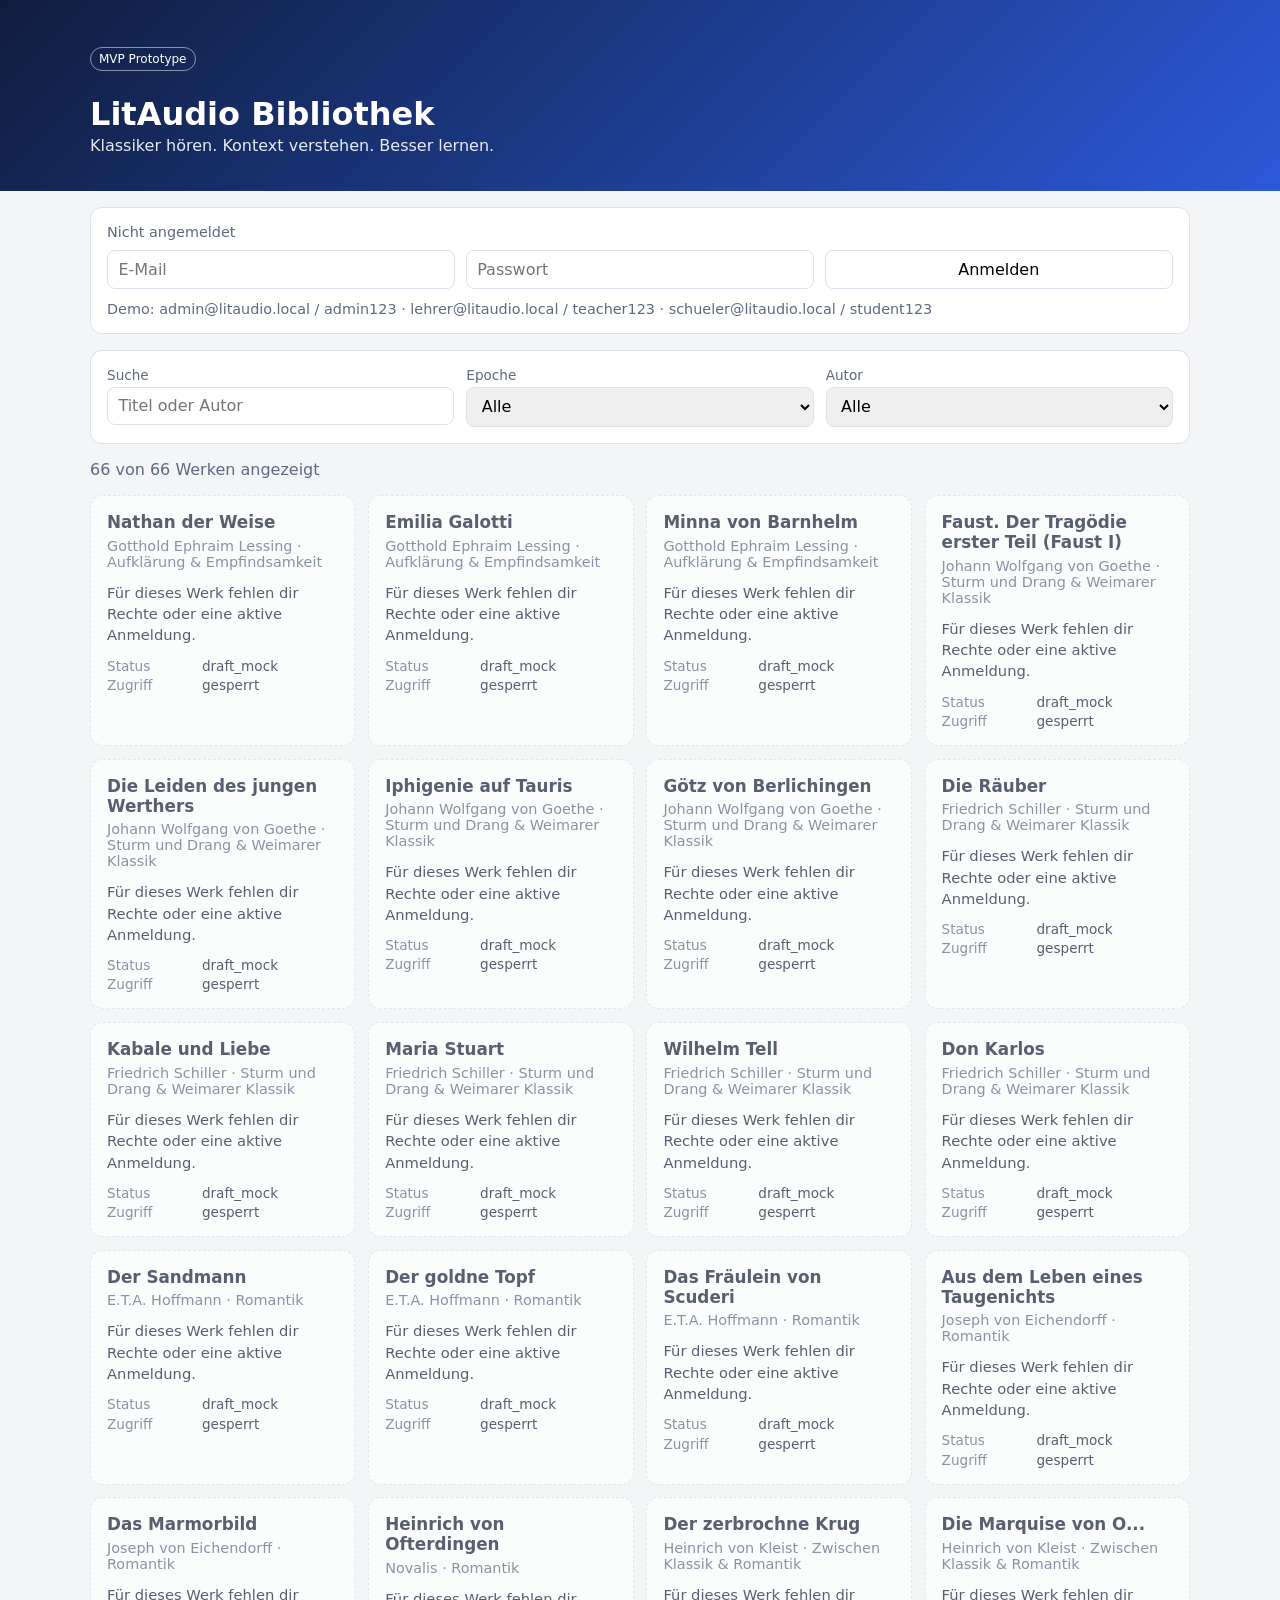
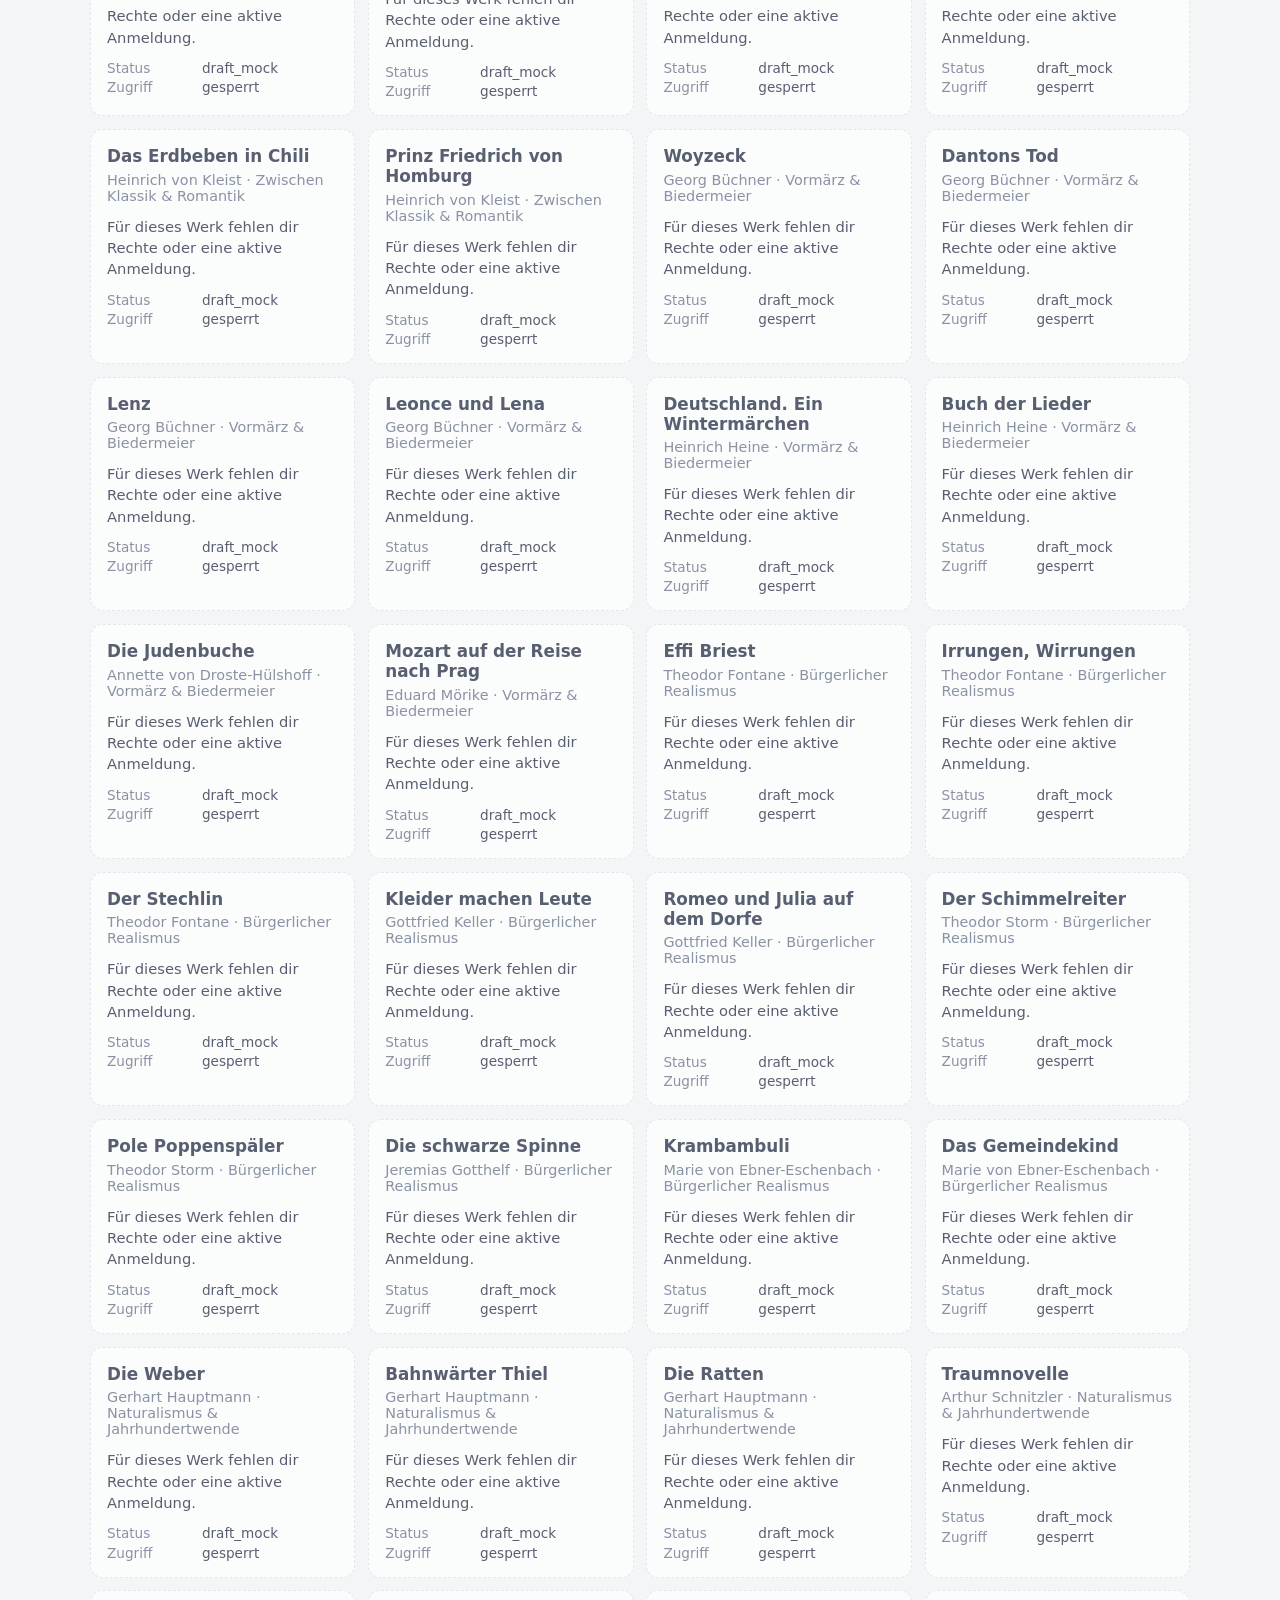
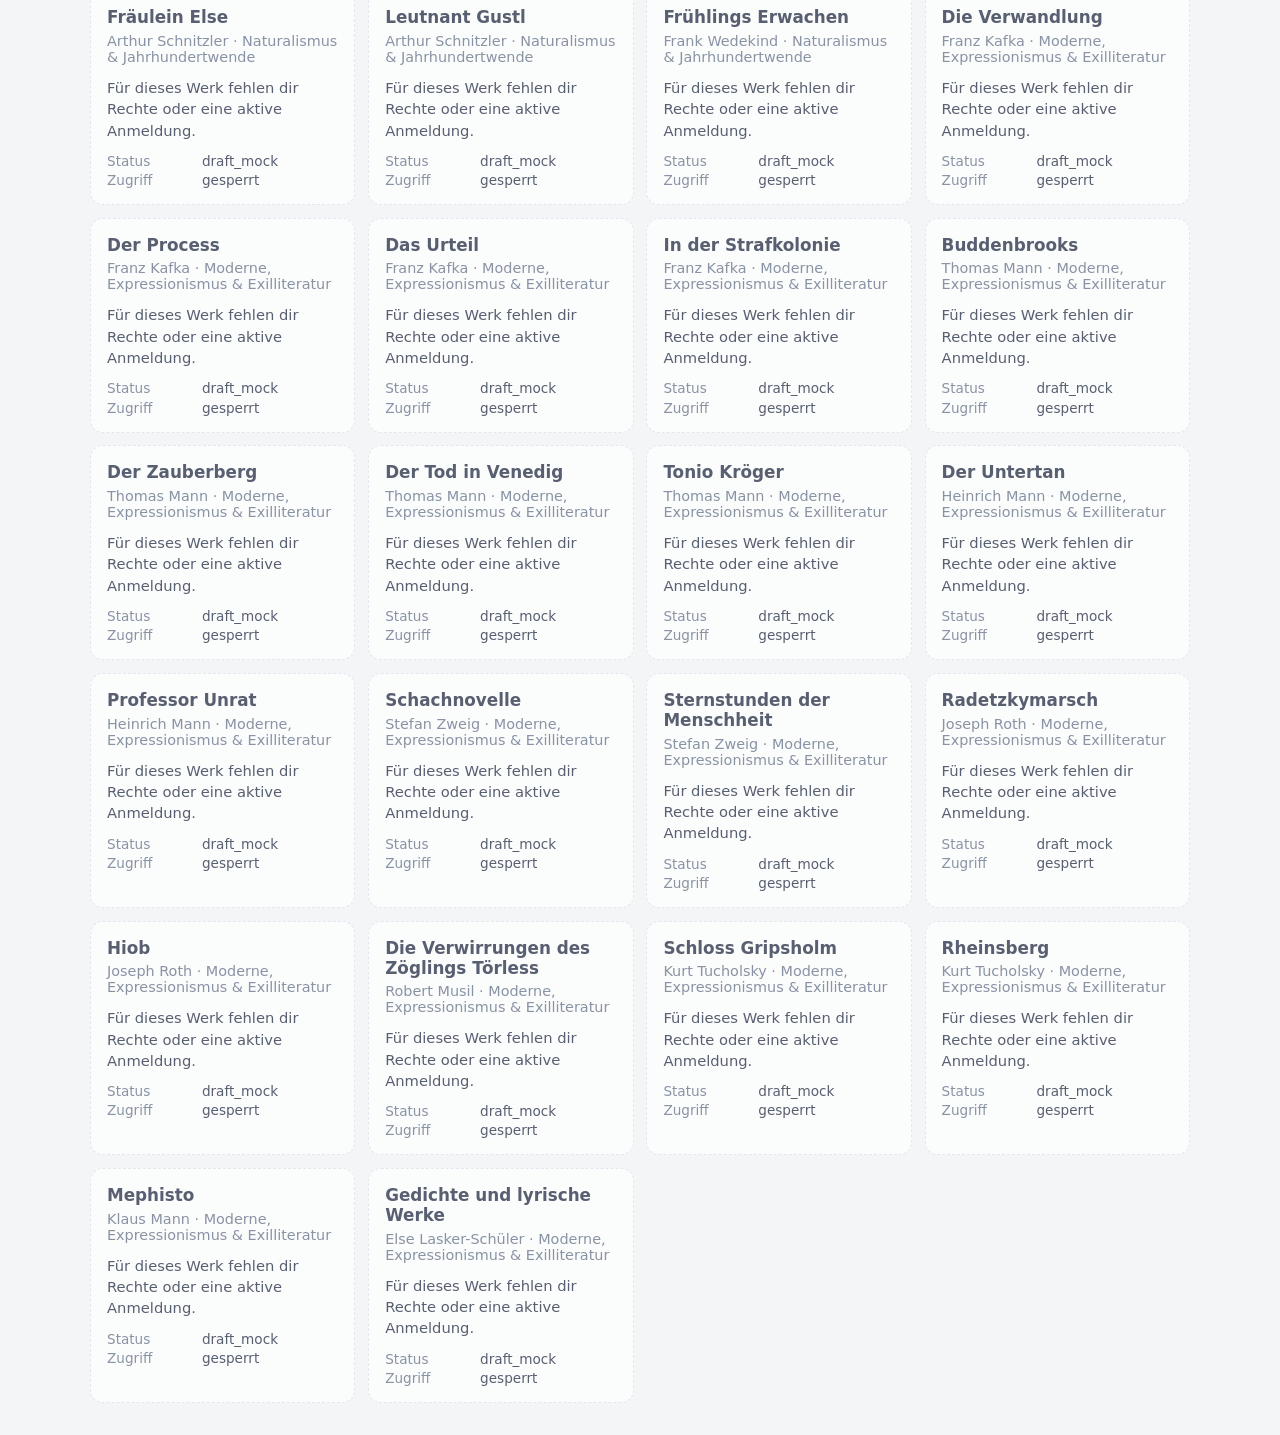
==== commit 7079dcbd: "Fix library boot by guarding teacher UI and syncing root page" ====
--- a/index.html
+++ b/index.html
@@ -52,6 +52,51 @@
         </div>
       </section>
 
+      <section id="teacherPanel" class="teacher-panel" aria-label="Lehrer-Menü" hidden>
+        <div class="teacher-panel-header">
+          <h2>Lehrer-Menü</h2>
+          <p class="meta">Markierungen und Lesezeichen werden pro Schülergruppe gespeichert.</p>
+        </div>
+
+        <div class="teacher-grid">
+          <div class="control-group">
+            <label for="teacherGroupSelect">Aktive Schülergruppe</label>
+            <select id="teacherGroupSelect">
+              <option value="">Keine Gruppe</option>
+            </select>
+          </div>
+
+          <div class="control-group">
+            <label for="newGroupName">Neue Gruppe</label>
+            <input id="newGroupName" type="text" placeholder="z. B. 10a - Goethe" />
+          </div>
+
+          <div class="control-group">
+            <label for="newGroupColor">Gruppenfarbe</label>
+            <input id="newGroupColor" type="color" value="#2c59d9" />
+          </div>
+        </div>
+
+        <div class="teacher-actions">
+          <button id="createGroupButton" type="button">Gruppe anlegen</button>
+          <button id="deleteGroupButton" type="button">Gruppe löschen</button>
+        </div>
+
+        <div class="teacher-grid">
+          <div class="control-group">
+            <label for="studentSelect">Schüler zur Gruppe hinzufügen</label>
+            <select id="studentSelect">
+              <option value="">Schüler wählen</option>
+            </select>
+          </div>
+          <div class="teacher-actions">
+            <button id="addStudentButton" type="button">Schüler hinzufügen</button>
+          </div>
+        </div>
+
+        <ul id="groupStudentList" class="group-student-list"></ul>
+      </section>
+
       <section class="summary-row">
         <p id="resultSummary">Lade Bibliothek…</p>
       </section>
--- a/web/styles.css
+++ b/web/styles.css
@@ -58,6 +58,14 @@
   padding: .55rem .65rem;
   font: inherit;
 }
+button {
+  border: 1px solid var(--border);
+  border-radius: .5rem;
+  padding: .5rem .65rem;
+  font: inherit;
+  background: #fff;
+  cursor: pointer;
+}
 
 .summary-row { margin: 0.9rem 0; color: var(--muted); }
 
@@ -166,3 +174,87 @@
   text-align: left;
   padding: 0.5rem;
 }
+
+.teacher-panel {
+  background: var(--card);
+  border: 1px solid var(--border);
+  border-radius: 0.75rem;
+  padding: 1rem;
+  margin-bottom: 1rem;
+}
+
+.teacher-panel-header h2 {
+  margin: 0 0 0.25rem;
+  font-size: 1.05rem;
+}
+
+.teacher-grid {
+  display: grid;
+  grid-template-columns: repeat(auto-fit, minmax(220px, 1fr));
+  gap: 0.65rem;
+  margin-top: 0.65rem;
+}
+
+.teacher-actions {
+  display: flex;
+  gap: 0.55rem;
+  margin-top: 0.7rem;
+}
+
+.group-student-list {
+  list-style: none;
+  margin: 0.75rem 0 0;
+  padding: 0;
+  display: flex;
+  flex-wrap: wrap;
+  gap: 0.5rem;
+}
+
+.group-student-item {
+  border: 1px solid var(--border);
+  border-radius: 999px;
+  padding: 0.35rem 0.55rem;
+  display: inline-flex;
+  align-items: center;
+  gap: 0.4rem;
+}
+
+.relevant-badge {
+  display: inline-block;
+  color: #fff;
+  border-radius: 999px;
+  padding: 0.08rem 0.45rem;
+  font-size: 0.68rem;
+  vertical-align: middle;
+}
+
+.teacher-card-actions {
+  display: flex;
+  gap: 0.4rem;
+  margin-top: 0.7rem;
+}
+
+.bookmark-wrap {
+  display: flex;
+  flex-wrap: wrap;
+  gap: 0.4rem;
+  margin-top: 0.6rem;
+}
+
+.bookmark-chip {
+  border: 1px solid currentColor;
+  border-radius: 999px;
+  padding: 0.2rem 0.35rem 0.2rem 0.45rem;
+  font-size: 0.8rem;
+  display: inline-flex;
+  align-items: center;
+  gap: 0.3rem;
+  background: #fff;
+}
+
+.bookmark-chip button {
+  border: 0;
+  background: transparent;
+  padding: 0;
+  line-height: 1;
+}
